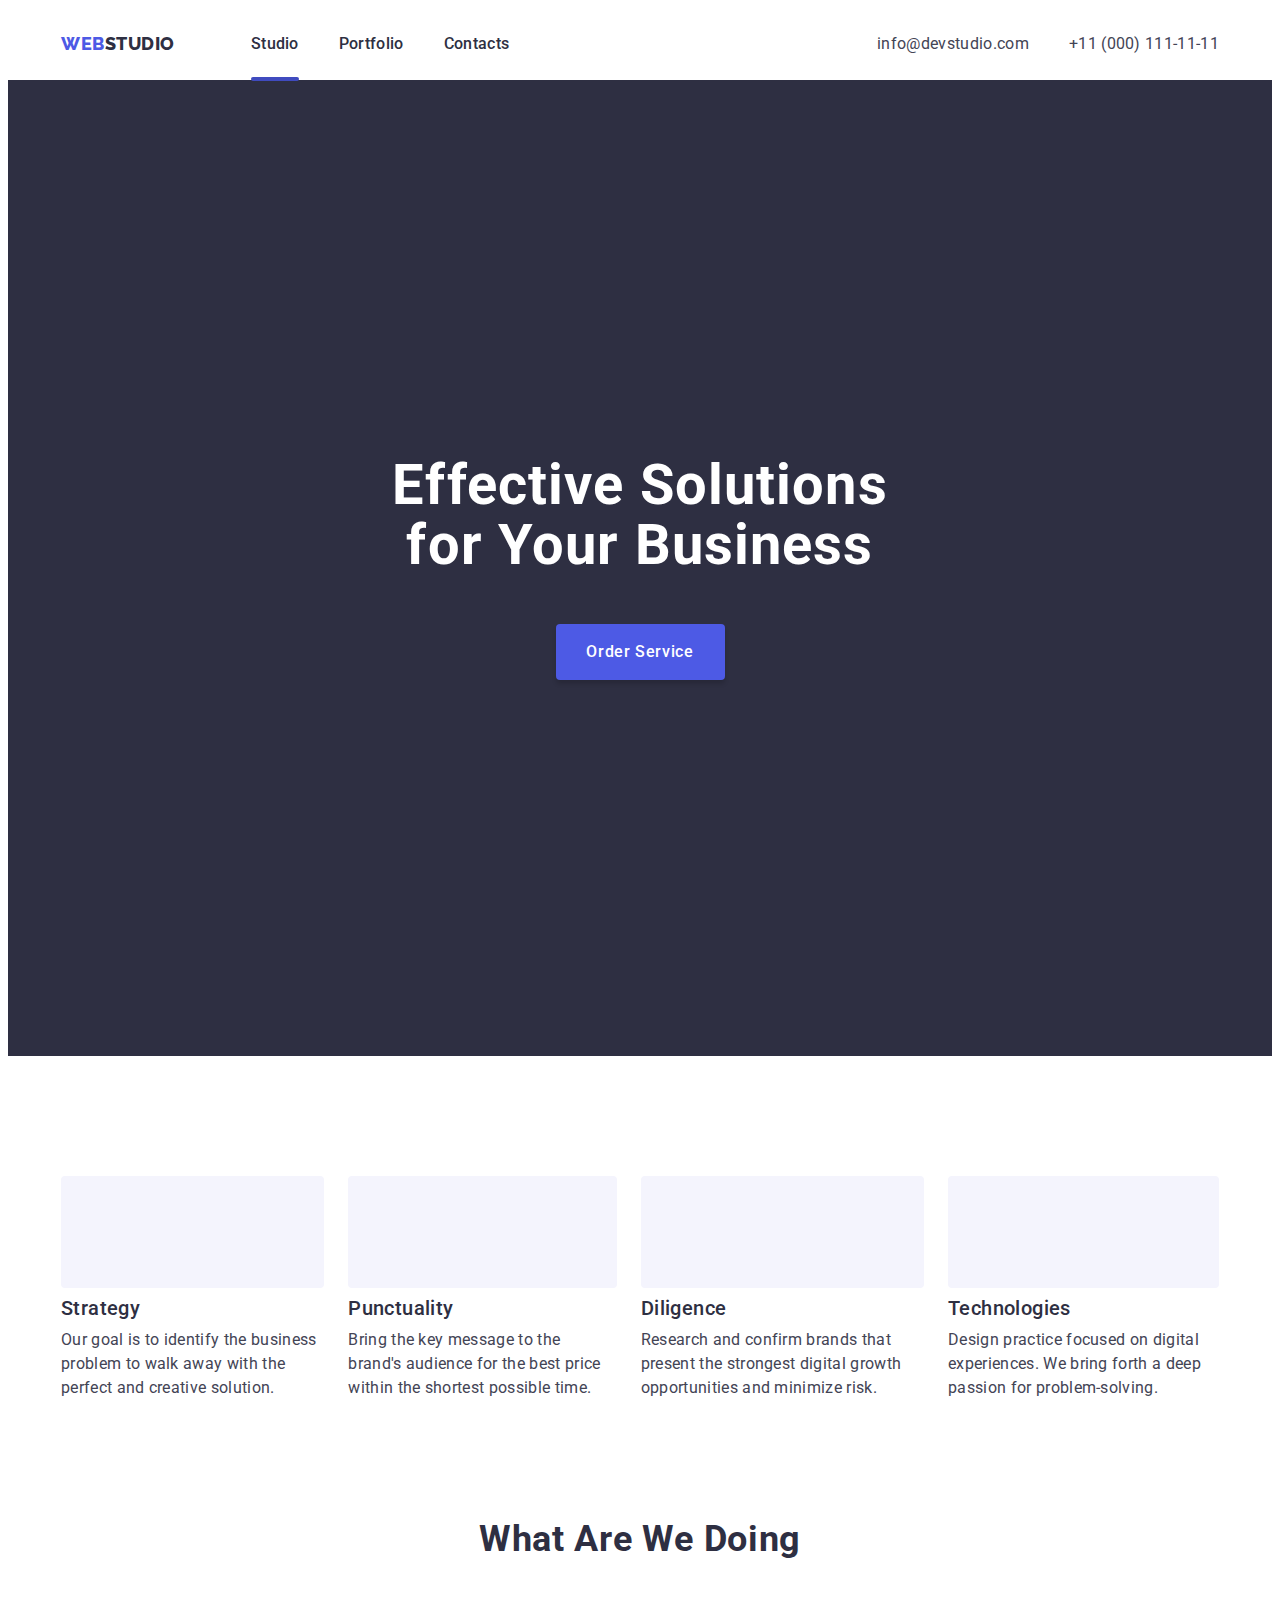
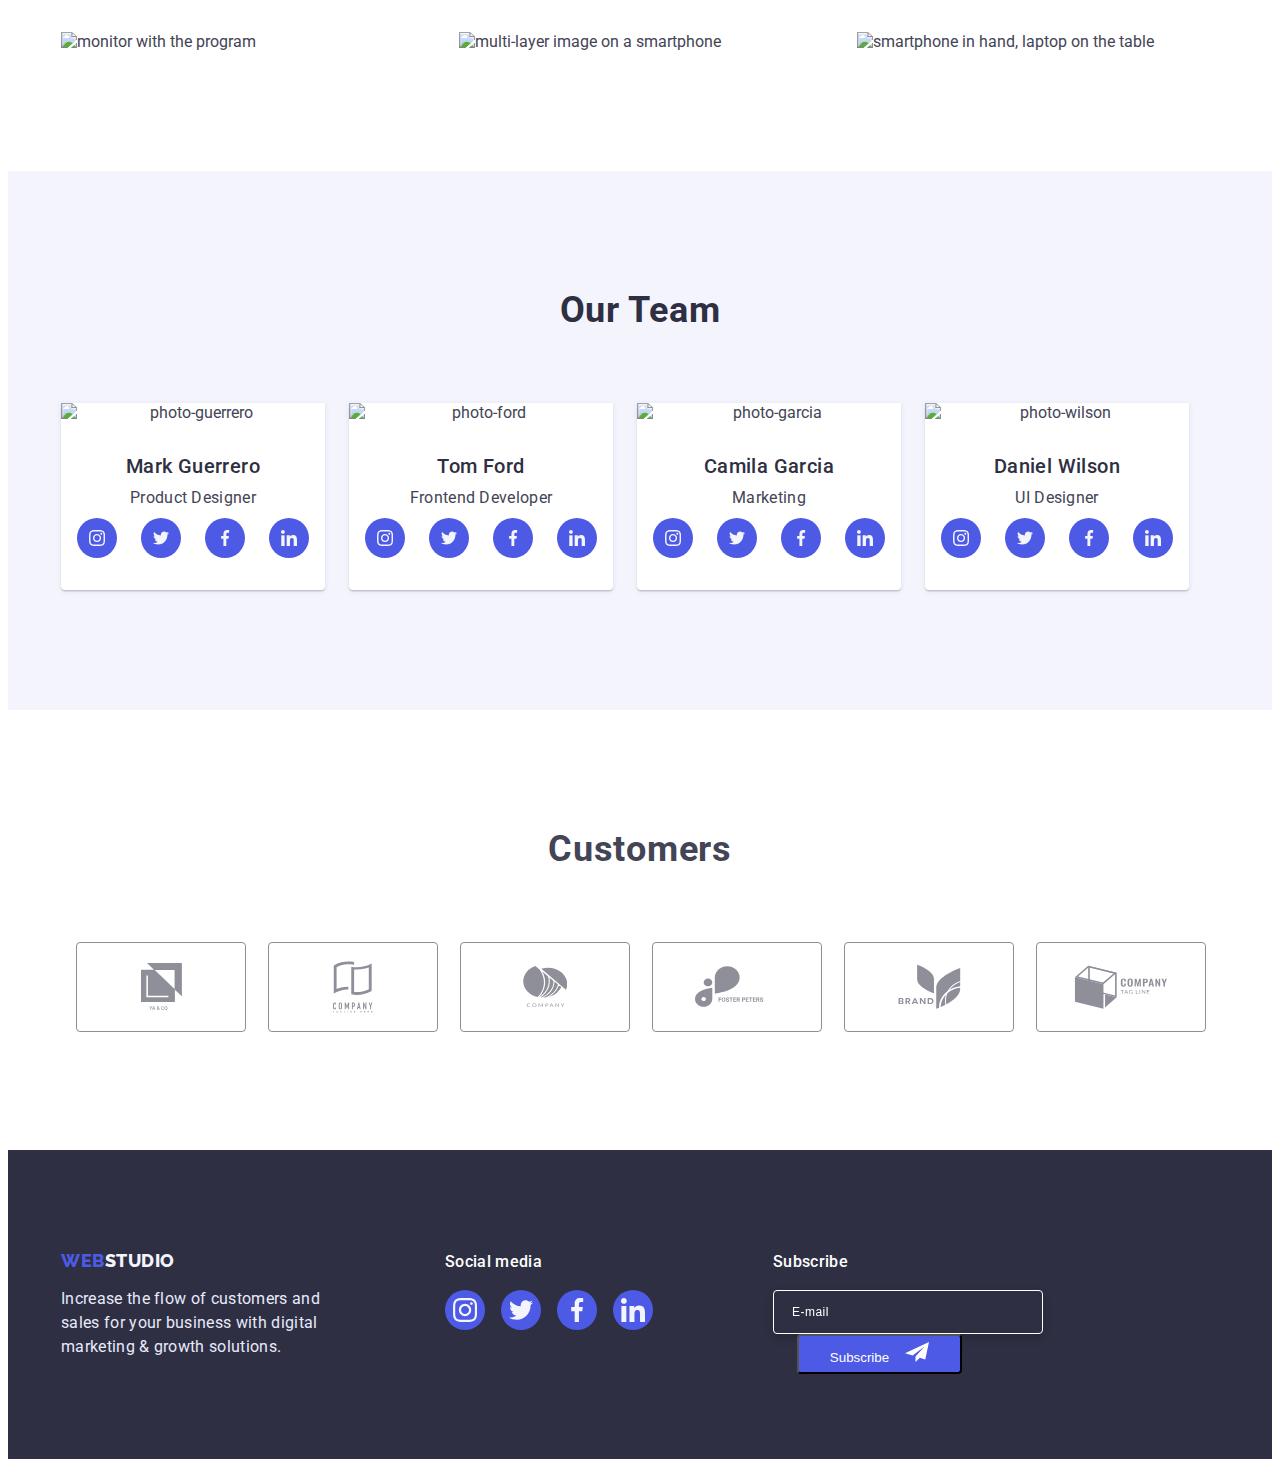
==== index.html @ 7f96734d "erreatrshhrts" ====
<!DOCTYPE html>
<html lang="en">
  <head>
    <meta charset="UTF-8" />
    <meta http-equiv="X-UA-Compatible" content="IE=edge" />
    <meta name="viewport" content="width=device-width, initial-scale=1.0" />
    <title>Document</title>
    <link rel="preconnect" href="https://fonts.googleapis.com" />
    <link rel="preconnect" href="https://fonts.gstatic.com" crossorigin />
    <link
      href="https://fonts.googleapis.com/css2?family=Raleway:wght@800&family=Roboto:wght@400;500;700;900&display=swap"
      rel="stylesheet"
    />
    <link
      rel="stylesheet"
      href="https://cdnjs.cloudflare.com/ajax/libs/modern-normalize/1.1.0/modern-normalize.min.css"
      integrity="sha512-wpPYUAdjBVSE4KJnH1VR1HeZfpl1ub8YT/NKx4PuQ5NmX2tKuGu6U/JRp5y+Y8XG2tV+wKQpNHVUX03MfMFn9Q=="
      crossorigin="anonymous"
      referrerpolicy="no-referrer"
    />
    <link rel="stylesheet" href="./css/style.css" />
  </head>
  <body class="body">
    <!-- Header -->
    <header class="page-header">
      <div class="container header-container">
        <nav class="page-nav">
          <a class="logo-header link" href="./index.html">WEB<span class="logo-header-span">Studio</span></a>

          <ul class="menu list">
            <li class="menu-item"><a class="menu-link menu-link-line link" href="./index.html">Studio</a></li>
            <li class="menu-item"><a class="menu-link link" href="./portfolio.html">Portfolio</a></li>
            <li class="menu-item"><a class="menu-link link" href="">Contacts</a></li>
          </ul>
        </nav>
        <address class="contacts">
          <ul class="contact-list list">
            <li><a class="contact-info link" href="mailto:info@devstudio.com">info@devstudio.com</a></li>
            <li><a class="contact-info link" href="tel:+110001111111">+11 (000) 111-11-11</a></li>
          </ul>
        </address>
      </div>
    </header>
    <main>
      <!-- HERO -->
      <section class="hero-section">
        <div class="container">
          <h1 class="hero">Effective Solutions for Your Business</h1>
          <button class="modal-btn" data-modal-open type="button">Order Service</button>
        </div>
      </section>
      <!-- Section-2 -->
      <section class="section-features">
        <div class="container">
          <h2 hidden class="features">company features</h2>
          <ul class="features-list list">
            <li class="list-item">
              <h3 class="features-title">Strategy</h3>
              <p class="text-main">
                Our goal is to identify the business problem to walk away with the perfect and creative solution.
              </p>
            </li>
            <li class="list-item">
              <h3 class="features-title">Punctuality</h3>
              <p class="text-main">
                Bring the key message to the brand's audience for the best price within the shortest possible time.
              </p>
            </li>
            <li class="list-item">
              <h3 class="features-title">Diligence</h3>
              <p class="text-main">
                Research and confirm brands that present the strongest digital growth opportunities and minimize risk.
              </p>
            </li>
            <li class="list-item">
              <h3 class="features-title">Technologies</h3>
              <p class="text-main">
                Design practice focused on digital experiences. We bring forth a deep passion for problem-solving.
              </p>
            </li>
          </ul>
        </div>
      </section>
      <!-- Section-3 -->
      <section class="section-description">
        <div class="container">
          <h2 class="description">What are we doing</h2>
          <ul class="description-list list">
            <li class="description-list-item">
              <img src="./images/monitor.jpg" alt="monitor with the program" width="360" />
            </li>
            <li class="description-list-item">
              <img src="./images/smartphone.jpg" alt="multi-layer image on a smartphone" width="360" />
            </li>
            <li class="description-list-item">
              <img src="./images/nout-smartphone.jpg" alt="smartphone in hand, laptop on the table" width="360" />
            </li>
          </ul>
        </div>
      </section>
      <!-- Section-4 -->
      <section class="section-team">
        <div class="container">
          <h2 class="team-title">Our Team</h2>
          <ul class="team-list list">
            <li class="team-list-item">
              <img src="./images/our-team/mark-guerrero.jpg" alt="photo-guerrero" width="264" />
              <div class="team-item-wrap">
                <h3 class="team-name">Mark Guerrero</h3>
                <p class="text-description">Product Designer</p>
                <ul class="team-soc-list list">
                  <li class="team-soc-items">
                    <a class="team-soc-link link" href="">
                      <svg class="team-soc-icon" width="16" height="16">
                        <use href="./images/icon.svg#icon-instagram"></use></svg
                    ></a>
                  </li>
                  <li class="team-soc-items">
                    <a class="team-soc-link link" href=""
                      ><svg class="team-soc-icon" width="16" height="16">
                        <use href="./images/icon.svg#icon-twitter"></use></svg
                    ></a>
                  </li>
                  <li class="team-soc-items">
                    <a class="team-soc-link link" href=""
                      ><svg class="team-soc-icon" width="16" height="16">
                        <use href="./images/icon.svg#icon-facebook"></use></svg
                    ></a>
                  </li>
                  <li class="team-soc-items">
                    <a class="team-soc-link link" href=""
                      ><svg class="team-soc-icon" width="16" height="16">
                        <use href="./images/icon.svg#icon-linkedin"></use></svg
                    ></a>
                  </li>
                </ul>
              </div>
            </li>

            <li class="team-list-item">
              <img src="./images/our-team/tom-ford.jpg" alt="photo-ford" width="264" />
              <div class="team-item-wrap">
                <h3 class="team-name">Tom Ford</h3>
                <p class="text-description">Frontend Developer</p>
                <ul class="team-soc-list list">
                  <li class="team-soc-items">
                    <a class="team-soc-link link" href="">
                      <svg class="team-soc-icon" width="16" height="16">
                        <use href="./images/icon.svg#icon-instagram"></use></svg
                    ></a>
                  </li>
                  <li class="team-soc-items">
                    <a class="team-soc-link link" href=""
                      ><svg class="team-soc-icon" width="16" height="16">
                        <use href="./images/icon.svg#icon-twitter"></use></svg
                    ></a>
                  </li>
                  <li class="team-soc-items">
                    <a class="team-soc-link link" href=""
                      ><svg class="team-soc-icon" width="16" height="16">
                        <use href="./images/icon.svg#icon-facebook"></use></svg
                    ></a>
                  </li>
                  <li class="team-soc-items">
                    <a class="team-soc-link link" href=""
                      ><svg class="team-soc-icon" width="16" height="16">
                        <use href="./images/icon.svg#icon-linkedin"></use></svg
                    ></a>
                  </li>
                </ul>
              </div>
            </li>

            <li class="team-list-item">
              <img src="./images/our-team/camila-garcia.jpg" alt="photo-garcia" width="264" />
              <div class="team-item-wrap">
                <h3 class="team-name">Camila Garcia</h3>
                <p class="text-description">Marketing</p>
                <ul class="team-soc-list list">
                  <li class="team-soc-items">
                    <a class="team-soc-link link" href="">
                      <svg class="team-soc-icon" width="16" height="16">
                        <use href="./images/icon.svg#icon-instagram"></use></svg
                    ></a>
                  </li>
                  <li class="team-soc-items">
                    <a class="team-soc-link link" href=""
                      ><svg class="team-soc-icon" width="16" height="16">
                        <use href="./images/icon.svg#icon-twitter"></use></svg
                    ></a>
                  </li>
                  <li class="team-soc-items">
                    <a class="team-soc-link link" href=""
                      ><svg class="team-soc-icon" width="16" height="16">
                        <use href="./images/icon.svg#icon-facebook"></use></svg
                    ></a>
                  </li>
                  <li class="team-soc-items">
                    <a class="team-soc-link link" href=""
                      ><svg class="team-soc-icon" width="16" height="16">
                        <use href="./images/icon.svg#icon-linkedin"></use></svg
                    ></a>
                  </li>
                </ul>
              </div>
            </li>

            <li class="team-list-item">
              <img src="./images/our-team/daniel-wilson.jpg" alt="photo-wilson" width="264" />
              <div class="team-item-wrap">
                <h3 class="team-name">Daniel Wilson</h3>
                <p class="text-description">UI Designer</p>
                <ul class="team-soc-list list">
                  <li class="team-soc-items">
                    <a class="team-soc-link link" href="">
                      <svg class="team-soc-icon" width="16" height="16">
                        <use href="./images/icon.svg#icon-instagram"></use></svg
                    ></a>
                  </li>
                  <li class="team-soc-items">
                    <a class="team-soc-link link" href=""
                      ><svg class="team-soc-icon" width="16" height="16">
                        <use href="./images/icon.svg#icon-twitter"></use></svg
                    ></a>
                  </li>
                  <li class="team-soc-items">
                    <a class="team-soc-link link" href=""
                      ><svg class="team-soc-icon" width="16" height="16">
                        <use href="./images/icon.svg#icon-facebook"></use></svg
                    ></a>
                  </li>
                  <li class="team-soc-items">
                    <a class="team-soc-link link" href=""
                      ><svg class="team-soc-icon" width="16" height="16">
                        <use href="./images/icon.svg#icon-linkedin"></use></svg
                    ></a>
                  </li>
                </ul>
              </div>
            </li>
          </ul>
        </div>
      </section>

      <!-- 5 SECTION -->
      <section class="section-customers">
        <h2 class="customers-title">Customers</h2>
        <div class="customers-item-wrap">
          <ul class="customers-list list">
            <li class="customer-item">
              <a class="customer-link link" href=""
                ><svg class="customer-soc-icon" width="41" height="47">
                  <use href="./images/icon.svg#icon-ya-co"></use>
                </svg>
              </a>
            </li>
            <li class="customer-item">
              <a class="customer-link link" href=""
                ><svg class="customer-soc-icon" width="40" height="52">
                  <use href="./images/icon.svg#icon-tagline-here"></use></svg
              ></a>
            </li>
            <li class="customer-item">
              <a class="customer-link link" href=""
                ><svg class="customer-soc-icon" width="44" height="41">
                  <use href="./images/icon.svg#icon-company"></use></svg
              ></a>
            </li>
            <li class="customer-item">
              <a class="customer-link link" href=""
                ><svg class="customer-soc-icon" width="84" height="41">
                  <use href="./images/icon.svg#icon-foster-peters"></use></svg
              ></a>
            </li>
            <li class="customer-item">
              <a class="customer-link link" href=""
                ><svg class="customer-soc-icon" width="63" height="45">
                  <use href="./images/icon.svg#icon-brand"></use></svg
              ></a>
            </li>
            <li class="customer-item">
              <a class="customer-link link" href=""
                ><svg class="customer-soc-icon" width="94" height="44">
                  <use href="./images/icon.svg#icon-tag-line"></use></svg
              ></a>
            </li>
          </ul>
        </div>
      </section>
    </main>
    <footer class="footer">
      <div class="container footer-container">
        <div class="footer-wrap-logo">
          <a class="logo-footer link" href="./index.html">WEB<span class="logo-footer-span">Studio</span></a>
          <p class="text-footer">
            Increase the flow of customers and sales for your business with digital marketing & growth solutions.
          </p>
        </div>
        <div class="wrap-social-media">
          <p class="footer-soc-title">Social media</p>
          <ul class="footer-soc-list list">
            <li class="team-soc-items">
              <a class="footer-soc-link link" href="">
                <svg class="team-soc-icon" width="24" height="24">
                  <use href="./images/icon.svg#icon-instagram"></use></svg
              ></a>
            </li>
            <li class="team-soc-items">
              <a class="footer-soc-link link" href=""
                ><svg class="team-soc-icon" width="24" height="24">
                  <use href="./images/icon.svg#icon-twitter"></use></svg
              ></a>
            </li>
            <li class="team-soc-items">
              <a class="footer-soc-link link" href=""
                ><svg class="team-soc-icon" width="24" height="24">
                  <use href="./images/icon.svg#icon-facebook"></use></svg
              ></a>
            </li>
            <li class="team-soc-items">
              <a class="footer-soc-link link" href=""
                ><svg class="team-soc-icon" width="24" height="24">
                  <use href="./images/icon.svg#icon-linkedin"></use></svg
              ></a>
            </li>
          </ul>
        </div>
        <div class="subscribe-wrap">
          <p class="subscribe-title">Subscribe</p>
          <form class="subscribe-form">
            <input type="text" name="email" class="subscribe-input" placeholder="E-mail" />
            <button class="subscribe-button" type="submit">Subscribe</button>
          </form>
        </div>
      </div>
    </footer>
    <div class="backdrop is-hidden" data-modal>
      <div class="modal">
        <button class="close-mdl-btn" type="button" data-modal-close>
          <svg class="close-mdl-icon" width="8" height="8">
            <use href="./images/icon.svg#icon-vector"></use>
          </svg>
        </button>
      </div>
    </div>
    <script src="./js/modal.js"></script>
  </body>
</html>
---- css/style.css ----
:root {
  --NAVY-BLUE: #2e2f42;
  --SLATE: #434455;
  --IRIS: #4d5ae5;
  --OCEAN: #404bbf;
  --bg-gradient: linear-gradient(rgba(46, 47, 66, 0.7), rgba(46, 47, 66, 0.7));
}

h1,
h2,
h3,
h4,
p {
  margin-top: 0;
  margin-bottom: 0;
}

ul,
ol {
  margin-top: 0;
  margin-bottom: 0;
  padding-left: 0;
}

button {
  cursor: pointer;
}

img {
  display: block;
  max-width: 100%;
  height: auto;
}

.list {
  list-style: none;
}

.link {
  text-decoration: none;
}

.body {
  font-family: "Roboto", sans-serif;
  color: var(--SLATE);
}

.container {
  width: 1158px;
  margin: 0 auto;
  padding-left: 15px;
  padding-right: 15px;
}

/* ============= HEADER ============= */
.page-header {
  height: 72px;
  display: flex;
}

.header-container {
  display: flex;
  align-items: center;
}

.page-nav {
  display: flex;
  margin-right: auto;
  align-items: center;
}

.logo-header {
  margin-right: 76px;

  font-family: "Raleway", sans-serif;
  font-weight: 800;
  font-size: 18px;
  line-height: 1.17;
  letter-spacing: 0.03em;
  text-transform: uppercase;
  color: var(--IRIS);
}

.logo-header-span {
  color: var(--NAVY-BLUE);
}

.menu {
  display: flex;
  gap: 40px;
  align-items: center;
}

.menu-item {
  padding-top: 20px;
  padding-bottom: 20px;
}

.menu-link-line::after {
  position: absolute;
  bottom: -2px;
  display: block;
  content: "";
  width: 100%;
  height: 4px;
  border: 1px;
  border-radius: 2px;
  background-color: var(--OCEAN);
}

.menu-link {
  position: relative;
  font-weight: 500;
  font-size: 16px;
  line-height: 1.5;
  letter-spacing: 0.02em;
  color: var(--NAVY-BLUE);
  padding-bottom: 26px;
  padding-top: 26px;
  transition: color 250ms cubic-bezier(0.4, 0, 0.2, 1);
}

.menu-link:hover,
.menu-link:focus {
  color: var(--OCEAN);
}

.contact-info {
  font-weight: 400;
  font-size: 16px;
  line-height: 1.5;
  letter-spacing: 0.02em;
  color: var(--SLATE);
  transition: color 250ms cubic-bezier(0.4, 0, 0.2, 1);
}

.contact-info:not(:last-child) {
  margin-right: 40px;
}

.contact-info:hover,
.contact-info:focus {
  color: var(--OCEAN);
}

.contacts {
  font-style: normal;
}

.contact-list {
  display: flex;
  gap: 40px;
}

/*============= HERO ============= */
.hero {
  width: 500px;

  margin-left: auto;
  margin-right: auto;
  margin-bottom: 48px;

  font-weight: 700;
  font-size: 56px;
  line-height: 1.07;
  text-align: center;
  letter-spacing: 0.02em;
  color: #ffffff;
}

.hero-section {
  padding-top: 188px;
  padding-bottom: 188px;
  background-color: var(--NAVY-BLUE);
  display: flex;
  align-items: center;

  max-width: 1440px;
  height: 600px;
  margin-left: auto;
  margin-right: auto;
  background-image: var(--bg-gradient), url(../images/people-office.jpg);
  background-repeat: no-repeat;
  background-position: center;
  background-size: cover;
}

.modal-btn {
  min-width: 169px;
  height: 56px;
  display: block;
  margin: 0 auto;
  border: none;
  box-shadow: 0px 4px 4px rgba(0, 0, 0, 0.15);
  border-radius: 4px;

  font-family: "Roboto", sans-serif;
  font-weight: 500;
  font-size: 16px;
  line-height: 1.5;
  letter-spacing: 0.04em;
  cursor: pointer;
  background: var(--IRIS);
  color: #ffffff;
  transition: background-color 250ms cubic-bezier(0.4, 0, 0.2, 1);
}

.modal-btn:hover,
.modal-btn:focus {
  background-color: var(--OCEAN);
}

/* ============= 2 SECTION========= */
.section-features {
  padding-top: 120px;
}

.list-item {
}

.features-title::before {
  display: block;
  content: "";
  height: 112px;
  background: #f4f4fd;
  border-radius: 4px;
  margin-bottom: 8px;
  background-image: url(../images/antenna.svg);
  background-repeat: no-repeat;
  background-position: center;
}

.list-item:nth-child(2) > .features-title:before {
  background-image: url(../images/clock.svg);
}

.list-item:nth-child(3) > .features-title:before {
  background-image: url(../images/diagram.svg);
}

.list-item:nth-child(4) > .features-title:before {
  background-image: url(../images/astronaut.svg);
}

.features-list {
  display: flex;
  gap: 24px;
}

.features-title {
  font-weight: 500;
  font-size: 20px;
  line-height: 1.2;
  letter-spacing: 0.02em;
  color: var(--NAVY-BLUE);
  margin-bottom: 8px;
}

.text-main {
  font-weight: 400;
  font-size: 16px;
  line-height: 1.5;
  letter-spacing: 0.02em;
  color: var(--SLATE);
}

/* =============== 3 SECTION ============= */

.section-description {
  padding-top: 120px;
  padding-bottom: 120px;
}

.description-list-item {
  width: calc(33.33% - 24px);
}

.description {
  font-weight: 700;
  font-size: 36px;
  line-height: 1.11;
  letter-spacing: 0.02em;
  text-align: center;
  text-transform: capitalize;
  color: var(--NAVY-BLUE);
  margin-bottom: 72px;
}

.description-list {
  display: flex;
  justify-content: space-between;
}

/* =============== SECTION 4 =============== */

.section-team {
  background-color: #f4f4fd;
  padding-top: 120px;
  padding-bottom: 120px;
}

.team-list-item {
  background-color: #ffffff;
  box-shadow: 0px 1px 6px rgba(46, 47, 66, 0.08), 0px 1px 1px rgba(46, 47, 66, 0.16), 0px 2px 1px rgba(46, 47, 66, 0.08);
  border-radius: 0px 0px 4px 4px;
}

.team-list {
  display: flex;
  gap: 24px;
  text-align: center;
}

.team-content {
}

.team-name {
  margin-bottom: 8px;

  font-weight: 500;
  font-size: 20px;
  line-height: 1.2;
  letter-spacing: 0.02em;
  color: var(--NAVY-BLUE);
}

.team-title {
  font-weight: 700;
  font-size: 36px;
  line-height: 1.11;
  text-align: center;
  letter-spacing: 0.02em;
  text-transform: capitalize;
  color: var(--NAVY-BLUE);
  margin-bottom: 72px;
}

.text-description {
  font-weight: 400;
  font-size: 16px;
  line-height: 1.5;
  letter-spacing: 0.02em;
  color: var(--SLATE);
  margin-bottom: 8px;
}

.team-item-wrap {
  padding-top: 32px;
  padding-bottom: 32px;
}
.team-soc-list {
  display: flex;
  justify-content: center;
  gap: 24px;
}

.team-soc-items {
  width: 40px;
  height: 40px;
}
.team-soc-link {
  width: 100%;
  height: 100%;
  border-radius: 50%;
  background-color: var(--IRIS);
  display: flex;
  align-items: center;
  justify-content: center;
  transition: background-color 250ms cubic-bezier(0.4, 0, 0.2, 1);
}

.team-soc-link:hover {
  background-color: var(--OCEAN);
}

/* =================== SECTION 5 =============== */

.section-customers {
  padding-top: 120px;
  padding-bottom: 120px;
}
.customers-item-wrap {
  display: flex;
  justify-content: center;
}
.customers-title {
  display: flex;
  justify-content: center;
  margin-bottom: 72px;

  font-style: normal;
  font-weight: 700;
  font-size: 36px;
  line-height: 1.11;
  letter-spacing: 0.02em;
  text-align: center;
  text-transform: capitalize;
}
.customers-list {
  display: flex;
  justify-content: center;
  gap: 24px;
}
.customer-item {
  width: 168px;
  height: 88px;
}

.customer-link {
  width: 100%;
  height: 100%;
  border-radius: 4px;
  border: 1px solid #8e8f99;
  color: #8e8f99;
  display: flex;
  align-items: center;
  justify-content: center;
  transition: color 250ms cubic-bezier(0.4, 0, 0.2, 1);
}

.customer-soc-icon {
  fill: currentColor;
}

.customer-link:hover,
.customer-link:focus {
  color: var(--OCEAN);
  border-color: var(--OCEAN);
}

/* =================== FOOTER =================== */
.footer {
  background-color: var(--NAVY-BLUE);
  padding-top: 100px;
  padding-bottom: 100px;
}

.text-footer {
  width: 264px;

  font-weight: 400;
  font-size: 16px;
  line-height: 1.5;
  letter-spacing: 0.02em;
  color: #e7e9fc;
}

.logo-footer {
  display: inline-block;
  margin-bottom: 16px;
  margin-right: 76px;

  font-family: "Raleway", sans-serif;
  font-weight: 800;
  font-size: 18px;
  line-height: 1.17;
  letter-spacing: 0.03em;
  text-transform: uppercase;
  color: var(--IRIS);
}

.logo-footer-span {
  color: #f4f4fd;
}

.social-media-item {
  font-weight: 500;
  font-size: 16px;
  line-height: 1.5;
  letter-spacing: 0.02em;
  color: #ffffff;
}

.footer-container {
  display: flex;
  gap: 120px;
}

.footer-wrap-logo {
}

.wrap-social-media {
  display: flex;
  flex-wrap: wrap;
  width: 208px;
  height: 80px;
}

.footer-soc-list {
  display: flex;
  justify-content: center;
  gap: 16px;
}

.footer-soc-title {
  color: #ffffff;
  margin-bottom: 16px;

  font-weight: 500;
  font-size: 16px;
  line-height: 1.5;
  letter-spacing: 0.02em;
}

.footer-soc-link {
  width: 100%;
  height: 100%;
  border-radius: 50%;
  background-color: var(--IRIS);
  display: flex;
  align-items: center;
  justify-content: center;
  transition: background-color 250ms cubic-bezier(0.4, 0, 0.2, 1);
}

.footer-soc-link:hover {
  background-color: #31d0aa;
}

.subscribe-wrap {
  width: 264px;
  position: relative;
}

.subscribe-title {
  color: #ffffff;
  margin-bottom: 16px;

  font-weight: 500;
  font-size: 16px;
  line-height: 1.5;
  letter-spacing: 0.02em;
}
.subscribe-form {
}

.subscribe-input {
  width: 100%;
  height: 40px;
  border: 1px solid #ffffff;
  filter: drop-shadow(0px 4px 4px rgba(0, 0, 0, 0.15));
  border-radius: 4px;
  background-color: var(--NAVY-BLUE);
}

.subscribe-button {
  position: absolute;
  width: 165px;
  height: 40px;
  margin-left: 24px;
  background: var(--IRIS);
  border-radius: 4px;
  color: #ffffff;
  padding-top: 6px;
padding-bottom: 6px;
}

.subscribe-button::after {
  content: "";
  display: inline-block;
  width: 24px;
  height: 20px;
  background-color:;
  background-image: url(../images/icon-send.svg);
  background-repeat: no-repeat;
  background-position: center;
margin-left: 16px;
}

.subscribe-input::placeholder {
  font-size: 12px;
  line-height: 24px;
  letter-spacing: 0.04em;
  color: #ffffff;
  padding-left: 16px;
}
/* =================== PARTFOLIO =================== */
.partfolio {
  padding-top: 96px;
  padding-bottom: 120px;
}

.partfolio-btn {
  margin-bottom: 72px;

  display: flex;
  gap: 24px;
  justify-content: center;
}
.partfolio-list {
  display: flex;
  gap: 48px 24px;
  flex-wrap: wrap;
}

.nav-btn {
  text-align: center;
  padding: 12px 24px;
  background: #f4f4fd;
  display: block;
  border: 0;
  border-radius: 4px;

  font-family: "Roboto", sans-serif;
  font-weight: 500;
  font-size: 16px;
  line-height: 1.5;
  letter-spacing: 0.04em;
  color: var(--IRIS);
  transition: background-color 250ms cubic-bezier(0.4, 0, 0.2, 1);
}

.nav-btn:hover,
.nav-btn:focus {
  background: var(--OCEAN);

  font-weight: 500;
  font-size: 16px;
  line-height: 1.5;
  letter-spacing: 0.04em;
  color: #ffffff;

  box-shadow: 0px 3px 1px rgba(0, 0, 0, 0.1), 0px 2px 1px rgba(0, 0, 0, 0.08), 0px 2px 2px rgba(0, 0, 0, 0.12);
}
.gallery-items {
  margin-bottom: 8px;

  font-weight: 500;
  font-size: 20px;
  line-height: 1.2;
  letter-spacing: 0.02em;
  color: var(--NAVY-BLUE);
}
.partfolio-header-border {
  border-bottom: 1px solid #e7e9fc;
  box-shadow: 0px 2px 1px rgba(46, 47, 66, 0.08), 0px 1px 1px rgba(46, 47, 66, 0.16), 0px 1px 6px rgba(46, 47, 66, 0.08);
}

.partfolio-cards {
  display: block;
  transition: box-shadow 250ms cubic-bezier(0.4, 0, 0.2, 1);
}
.partfolio-cover-wrap {
  position: relative;
  overflow: hidden;
}

.partfolio-cover-text {
  position: absolute;

  top: 0;
  left: 0;
  width: 100%;
  height: 100%;
  padding-left: 32px;
  padding-top: 40px;
  background-color: var(--IRIS);

  font-weight: 400;
  font-size: 16px;
  line-height: 1.5;
  letter-spacing: 0.02em;
  color: #f4f4fd;

  transform: translateY(100%);
  transition: transform 250ms cubic-bezier(0.4, 0, 0.2, 1);
}

.partfolio-cards:hover,
.partfolio-cards:focus {
  box-shadow: 0px 1px 6px rgba(46, 47, 66, 0.08), 0px 1px 1px rgba(46, 47, 66, 0.16), 0px 2px 1px rgba(46, 47, 66, 0.08);
}

.partfolio-cards:hover .partfolio-cover-text,
.partfolio-cards:focus .partfolio-cover-text {
  transform: translateY(0);
}

.partfolio-text {
  font-weight: 400;
  font-size: 16px;
  line-height: 1.5;
  letter-spacing: 0.02em;
  color: var(--SLATE);
}

.container-items {
  padding: 32px 16px;
  border-right: 1px solid #e7e9fc;
  border-bottom: 1px solid #e7e9fc;
  border-left: 1px solid #e7e9fc;
}

/* =================== MODAL =================== */

.backdrop {
  position: fixed;
  top: 0;
  width: 100%;
  height: 100%;

  background-color: rgba(46, 47, 66, 0.4);

  transition: opacity 250ms cubic-bezier(0.4, 0, 0.2, 1), isibility 250ms cubic-bezier(0.4, 0, 0.2, 1);
}

.modal {
  position: absolute;
  width: 408px;
  min-height: 576px;
  background: #fcfcfc;
  box-shadow: 0px 1px 1px rgba(0, 0, 0, 0.14), 0px 1px 3px rgba(0, 0, 0, 0.12), 0px 2px 1px rgba(0, 0, 0, 0.2);
  border-radius: 4px;
  top: 50%;
  left: 50%;
  transform: translate(-50%, -50%) scale(1);
  transition: transform 400ms linear;
}

.backdrop.is-hidden .modal {
  transform: translate(-50%, -50%) scale(0);
}

.close-mdl-btn {
  position: absolute;
  top: 24px;
  right: 24px;
  display: flex;
  padding: 0;
  justify-content: center;
  align-items: center;
  width: 24px;
  height: 24px;
  background-color: #e7e9fc;
  border: 1px solid rgba(0, 0, 0, 0.1);
  border-radius: 50%;
  transition: background-color 250ms cubic-bezier(0.4, 0, 0.2, 1);
}

.close-mdl-btn:hover,
.close-mdl-btn:focus {
  fill: #ffffff;
  background-color: var(--OCEAN);
}

.close-mdl-icon {
}

.is-hidden {
  opacity: 0;
  visibility: hidden;
  pointer-events: none;
}
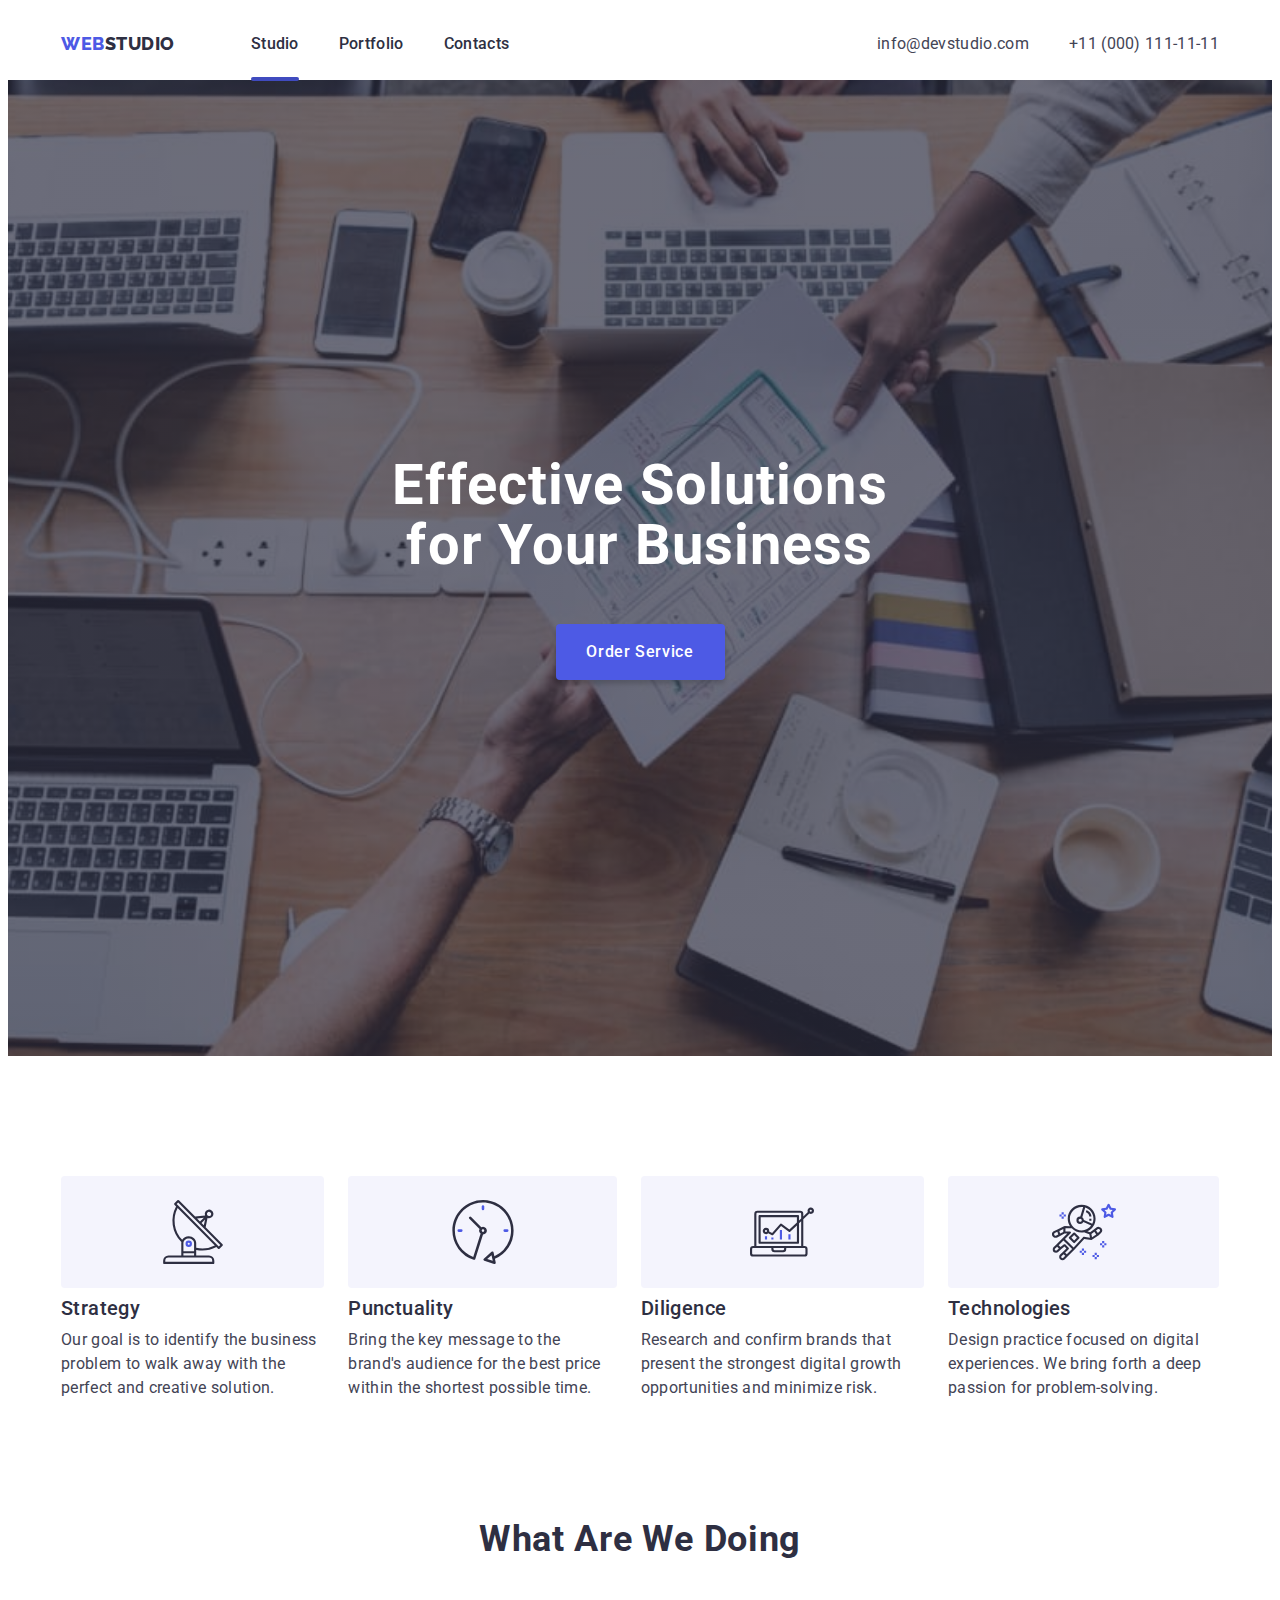
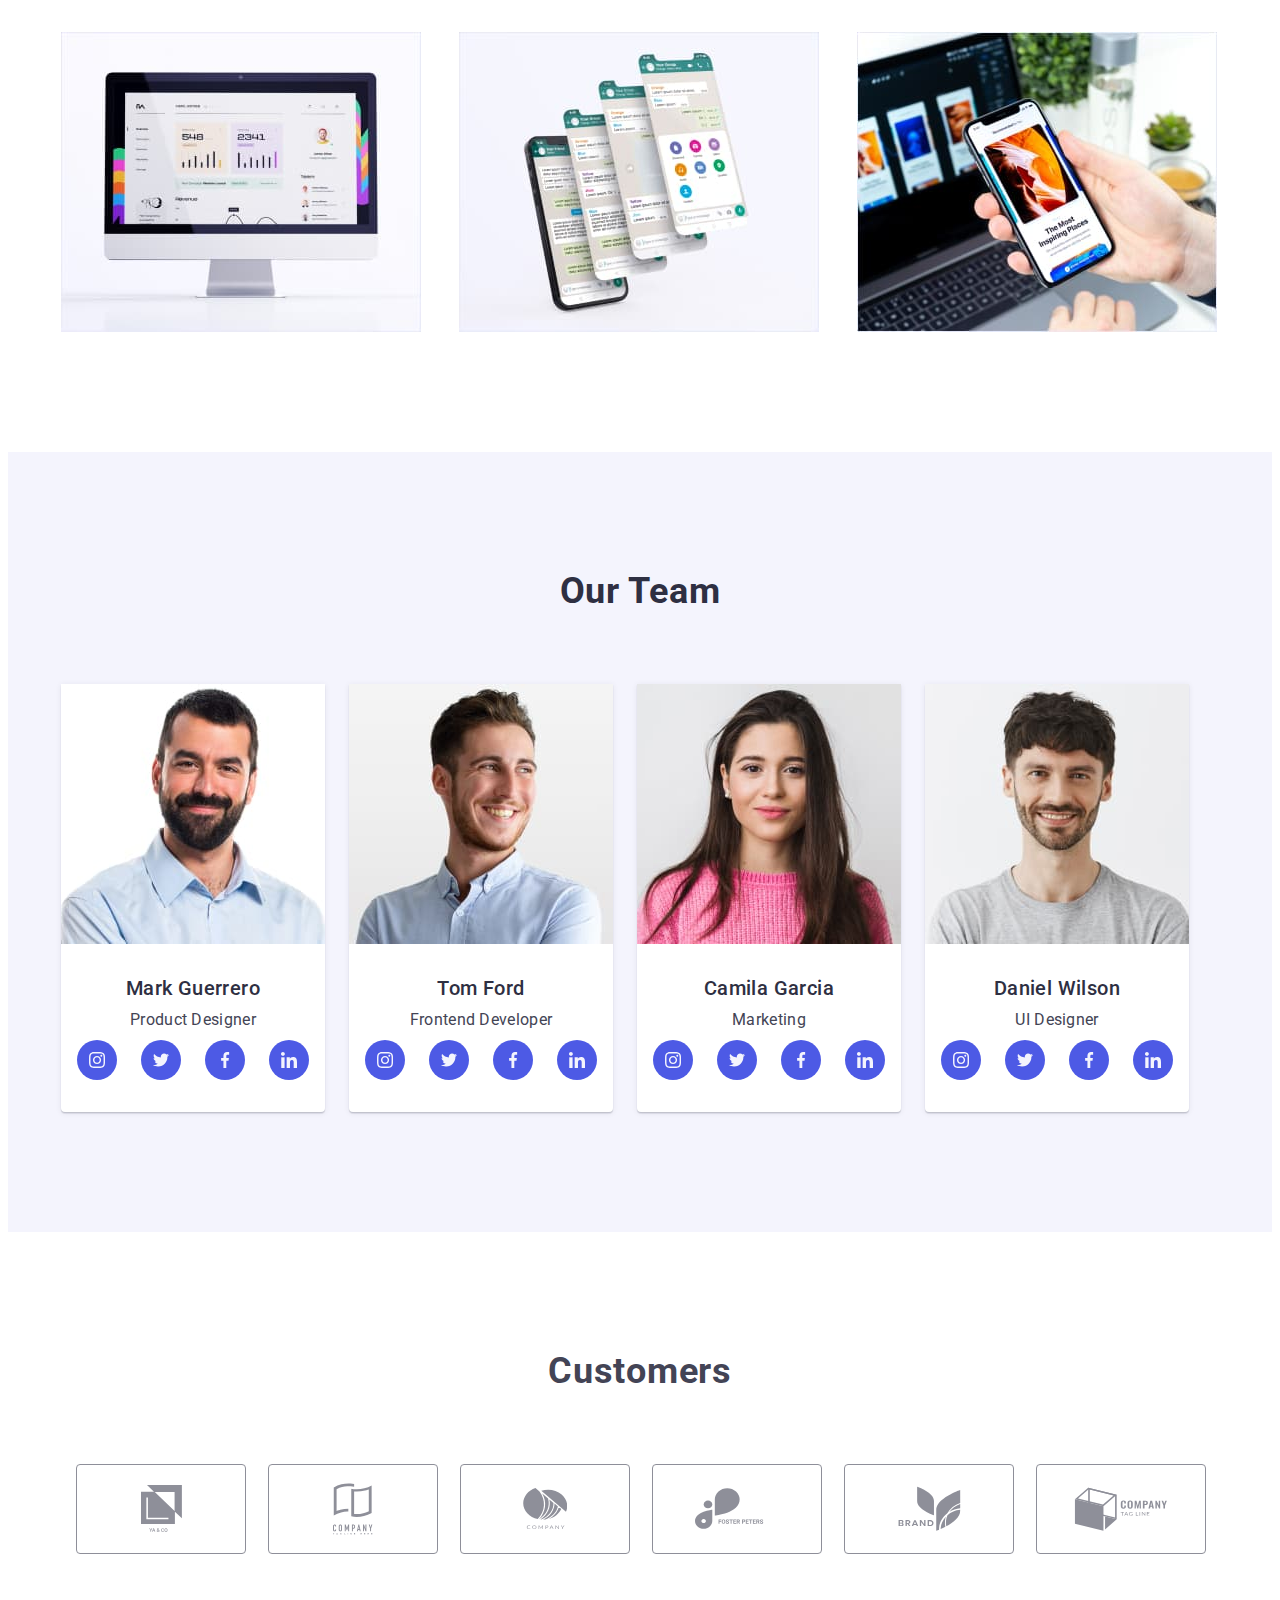
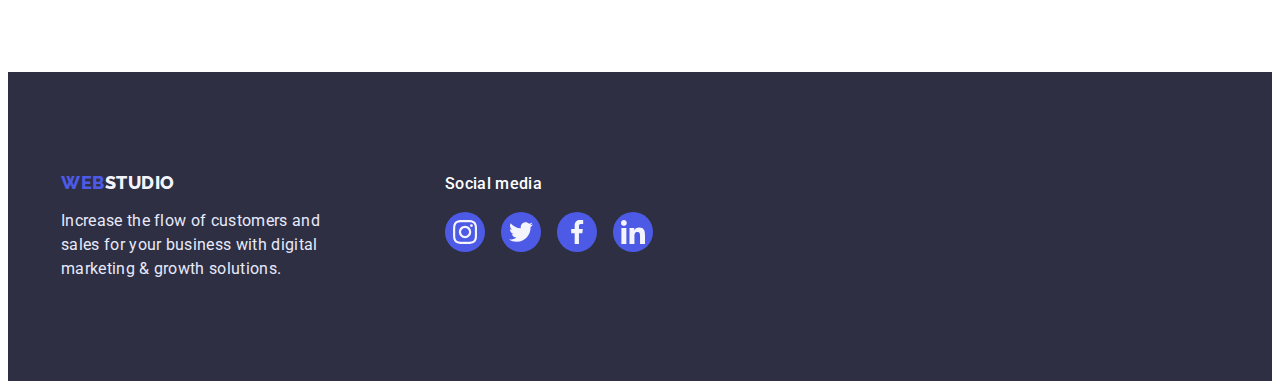
==== commit ecf8b480: "Initial commit" ====
--- a/index.html
+++ b/index.html
@@ -325,18 +325,11 @@
             </li>
           </ul>
         </div>
-        <div class="subscribe-wrap">
-          <p class="subscribe-title">Subscribe</p>
-          <form class="subscribe-form">
-            <input type="text" name="email" class="subscribe-input" placeholder="E-mail" />
-            <button class="subscribe-button" type="submit">Subscribe</button>
-          </form>
-        </div>
       </div>
     </footer>
     <div class="backdrop is-hidden" data-modal>
       <div class="modal">
-        <button class="close-mdl-btn" type="button" data-modal-close>
+        <button class="close-mdl-btn" type="button" data-modal-close >
           <svg class="close-mdl-icon" width="8" height="8">
             <use href="./images/icon.svg#icon-vector"></use>
           </svg>
--- a/css/style.css
+++ b/css/style.css
@@ -517,63 +517,6 @@
   background-color: #31d0aa;
 }
 
-.subscribe-wrap {
-  width: 264px;
-  position: relative;
-}
-
-.subscribe-title {
-  color: #ffffff;
-  margin-bottom: 16px;
-
-  font-weight: 500;
-  font-size: 16px;
-  line-height: 1.5;
-  letter-spacing: 0.02em;
-}
-.subscribe-form {
-}
-
-.subscribe-input {
-  width: 100%;
-  height: 40px;
-  border: 1px solid #ffffff;
-  filter: drop-shadow(0px 4px 4px rgba(0, 0, 0, 0.15));
-  border-radius: 4px;
-  background-color: var(--NAVY-BLUE);
-}
-
-.subscribe-button {
-  position: absolute;
-  width: 165px;
-  height: 40px;
-  margin-left: 24px;
-  background: var(--IRIS);
-  border-radius: 4px;
-  color: #ffffff;
-  padding-top: 6px;
-padding-bottom: 6px;
-}
-
-.subscribe-button::after {
-  content: "";
-  display: inline-block;
-  width: 24px;
-  height: 20px;
-  background-color:;
-  background-image: url(../images/icon-send.svg);
-  background-repeat: no-repeat;
-  background-position: center;
-margin-left: 16px;
-}
-
-.subscribe-input::placeholder {
-  font-size: 12px;
-  line-height: 24px;
-  letter-spacing: 0.04em;
-  color: #ffffff;
-  padding-left: 16px;
-}
 /* =================== PARTFOLIO =================== */
 .partfolio {
   padding-top: 96px;
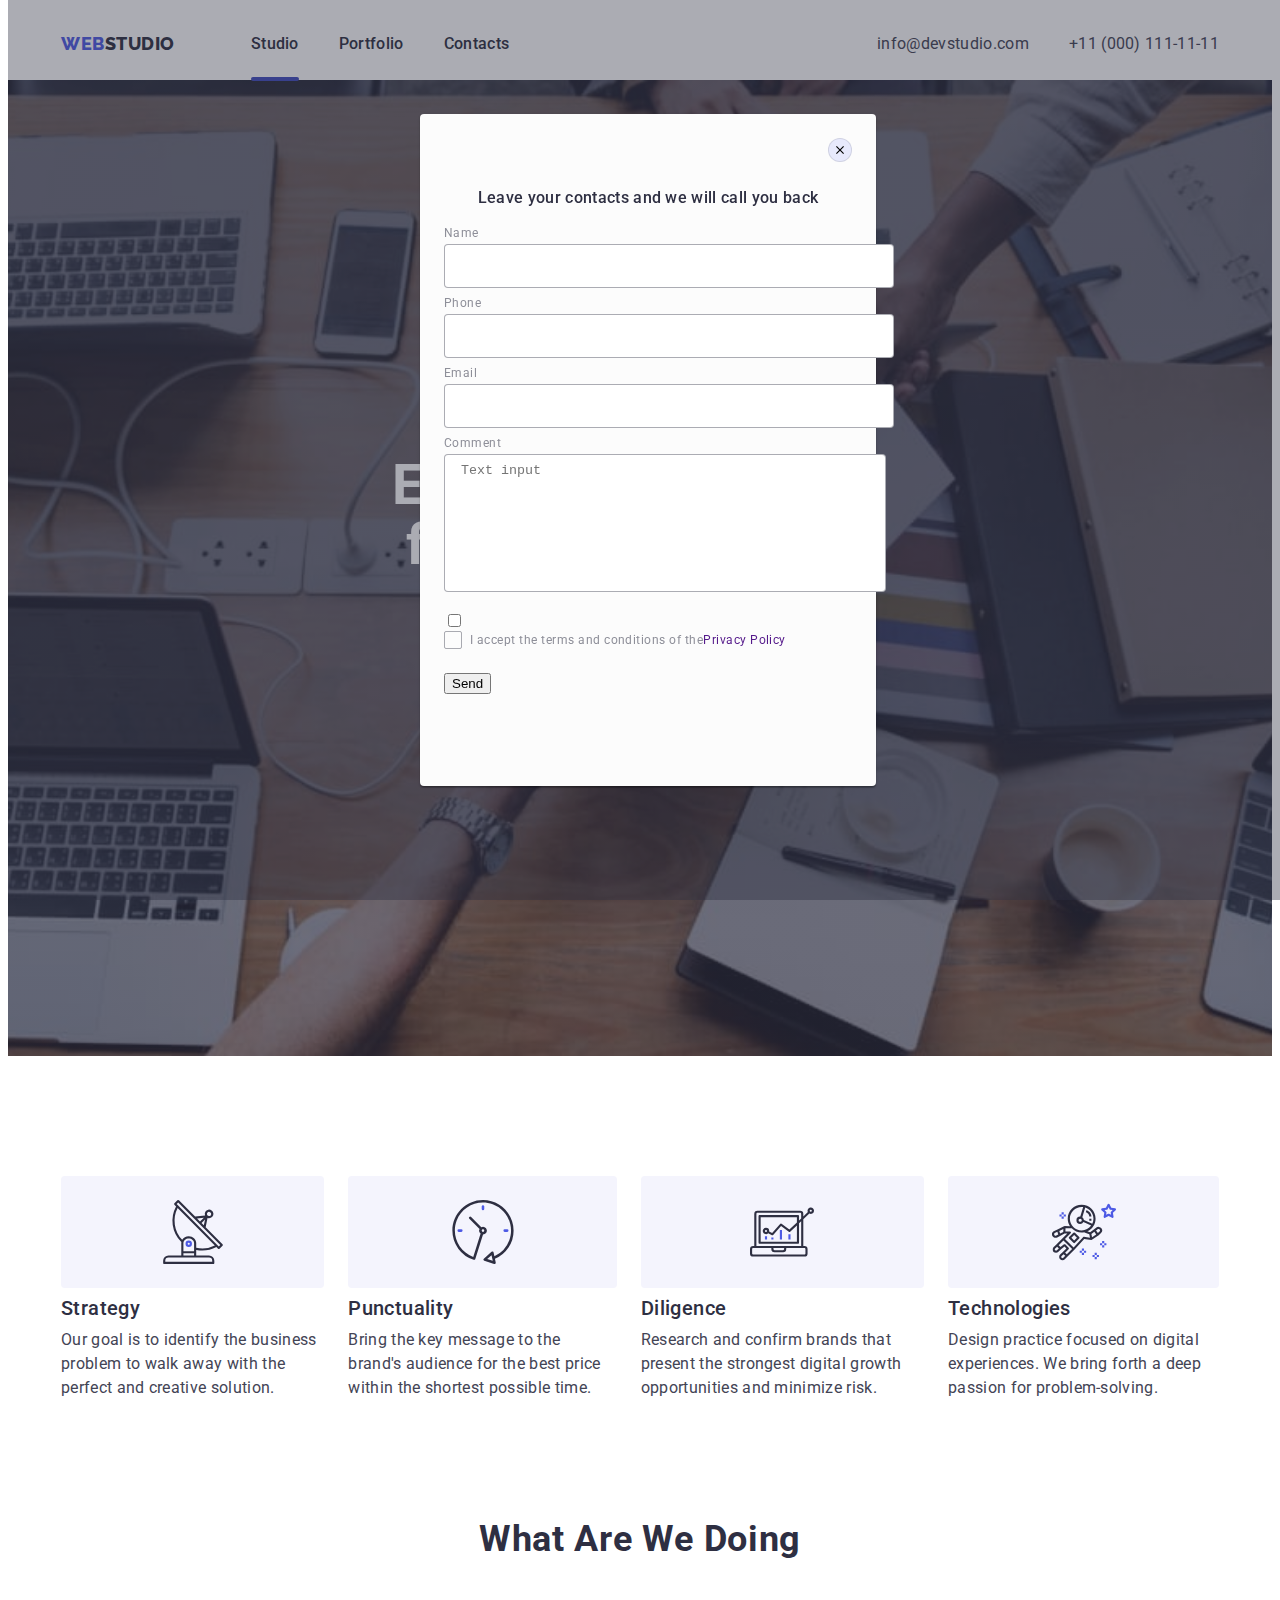
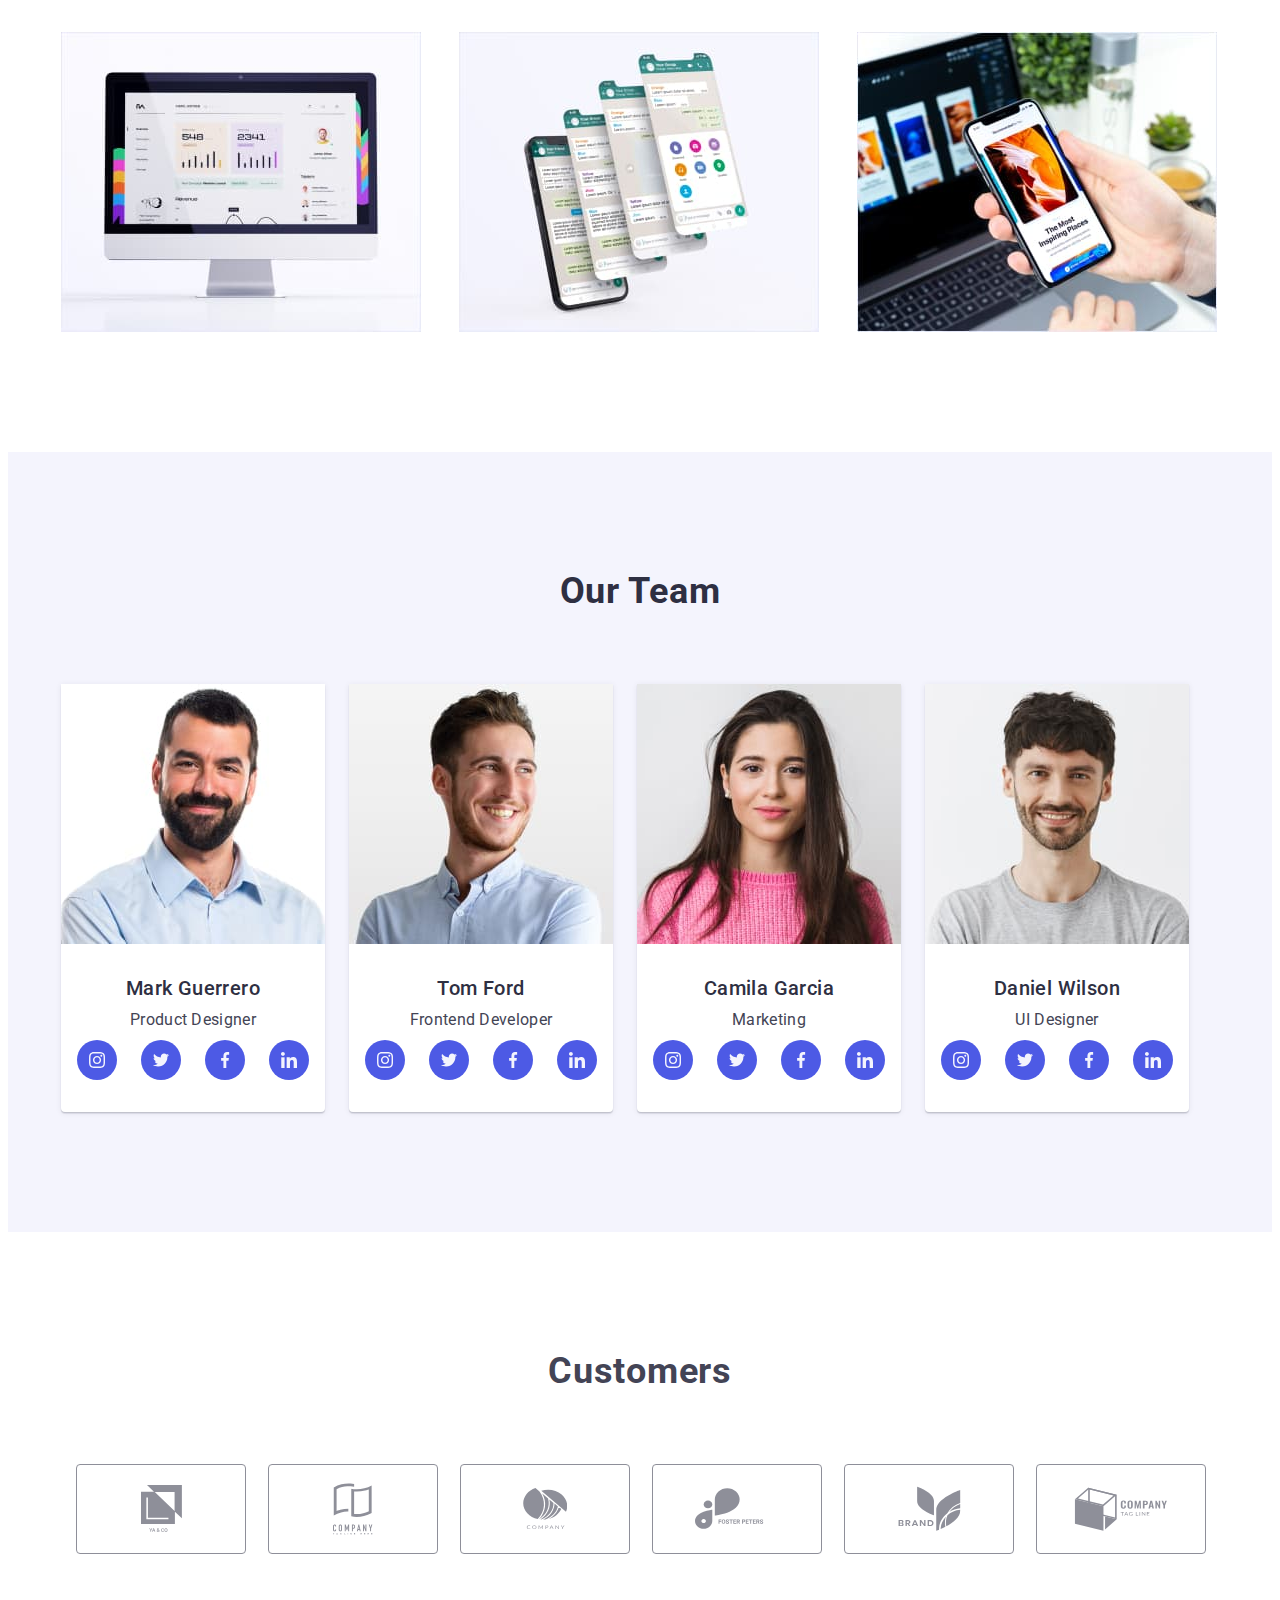
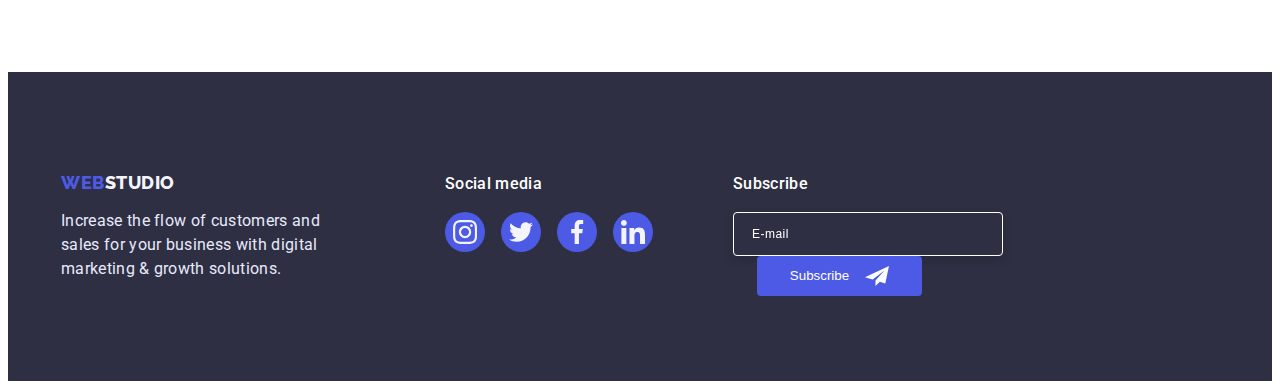
==== commit f3d97537: "checkbox" ====
--- a/index.html
+++ b/index.html
@@ -325,15 +325,61 @@
             </li>
           </ul>
         </div>
+        <div class="subscribe-wrap">
+          <p class="subscribe-title">Subscribe</p>
+          <form class="subscribe-form">
+            <input type="text" name="email" class="subscribe-input" placeholder="E-mail" />
+            <button class="subscribe-button" type="submit">Subscribe</button>
+          </form>
+        </div>
       </div>
     </footer>
-    <div class="backdrop is-hidden" data-modal>
+    <div class="backdrop" data-modal>
       <div class="modal">
-        <button class="close-mdl-btn" type="button" data-modal-close >
+        <button class="close-mdl-btn" type="button" data-modal-close>
           <svg class="close-mdl-icon" width="8" height="8">
             <use href="./images/icon.svg#icon-vector"></use>
           </svg>
         </button>
+        <p class="modal-title">Leave your contacts and we will call you back</p>
+        <form class="modal-form">
+          <label class="modal-label">
+            <span>Name</span>
+            <div class="modal-input-wrap">
+              <input class="modal-input" type="text" name="user-name" required />
+            <svg class="modal-input-icon" width="18" height="18" >
+              <use href="./images/icon.svg#icon-person"></use>
+            </svg>
+            </div>
+          </label>
+          <label class="modal-label">
+            <span>Phone</span>
+            <div class="modal-input-wrap">
+            <input class="modal-input" type="tel" name="user-phone" title="+38(000) 000-00-00" required />
+            <svg class="modal-input-icon" width="18" height="24" >
+              <use href="./images/icon.svg#icon-phone"></use>
+            </svg>
+          </div>
+          </label>
+          <label class="modal-label">
+            <span>Email</span>
+            <div class="modal-input-wrap">
+            <input class="modal-input" type="email" name="user-email" title="yourmail@mail.com" required />
+            <svg class="modal-input-icon" width="18" height="24" >
+              <use href="./images/icon.svg#icon-email"></use>
+            </svg>
+          </div>
+          </label>
+          <label class="modal-label">
+            <span>Comment</span>
+            <textarea class="modal-user-comment" name="user-comment" placeholder="Text input"></textarea>
+          </label>
+          <input type="checkbox" name="modal-accept" id="modal-accept">
+            <label class="modal-accept" for="modal-accept" name="modal-accept">I accept the terms and conditions
+              of the<a class="privacy-policy-link link" href=""> Privacy Policy</a>
+            </label>
+          <button type="submit">Send</button>
+        </form>
       </div>
     </div>
     <script src="./js/modal.js"></script>
--- a/css/style.css
+++ b/css/style.css
@@ -473,10 +473,10 @@
 
 .footer-container {
   display: flex;
-  gap: 120px;
 }
 
 .footer-wrap-logo {
+  margin-right: 120px;
 }
 
 .wrap-social-media {
@@ -484,6 +484,7 @@
   flex-wrap: wrap;
   width: 208px;
   height: 80px;
+  margin-right: 80px;
 }
 
 .footer-soc-list {
@@ -517,6 +518,70 @@
   background-color: #31d0aa;
 }
 
+.subscribe-wrap {
+  width: 264px;
+  position: relative;
+}
+
+.subscribe-title {
+  color: #ffffff;
+  margin-bottom: 16px;
+
+  font-weight: 500;
+  font-size: 16px;
+  line-height: 1.5;
+  letter-spacing: 0.02em;
+}
+.subscribe-form {
+}
+
+.subscribe-input {
+  width: 100%;
+  height: 40px;
+  border: 1px solid #ffffff;
+  filter: drop-shadow(0px 4px 4px rgba(0, 0, 0, 0.15));
+  border-radius: 4px;
+  background-color: var(--NAVY-BLUE);
+}
+
+.subscribe-button {
+  position: absolute;
+  display: inline-flex;
+  align-items: center;
+  justify-content: center;
+  width: 165px;
+  height: 40px;
+  margin-left: 24px;
+  background: var(--IRIS);
+  border-radius: 4px;
+  border: none;
+  color: #ffffff;
+  transition: background-color 250ms cubic-bezier(0.4, 0, 0.2, 1);
+}
+.subscribe-button:hover,
+.subscribe-button:focus {
+  background-color: var(--OCEAN);
+}
+
+.subscribe-button::after {
+  content: "";
+  display: inline-block;
+  width: 24px;
+  height: 24px;
+  background-color: ;
+  background-image: url(../images/icon-send.svg);
+  background-repeat: no-repeat;
+  background-position: center;
+  margin-left: 16px;
+}
+
+.subscribe-input::placeholder {
+  font-size: 12px;
+  line-height: 24px;
+  letter-spacing: 0.04em;
+  color: #ffffff;
+  padding-left: 16px;
+}
 /* =================== PARTFOLIO =================== */
 .partfolio {
   padding-top: 96px;
@@ -658,6 +723,7 @@
   left: 50%;
   transform: translate(-50%, -50%) scale(1);
   transition: transform 400ms linear;
+  padding: 72px 24px 24px 24px;
 }
 
 .backdrop.is-hidden .modal {
@@ -694,3 +760,102 @@
   visibility: hidden;
   pointer-events: none;
 }
+
+.modal-title {
+  font-weight: 500;
+  font-size: 16px;
+  line-height: 1.5;
+  text-align: center;
+  letter-spacing: 0.02em;
+  color: #2e2f42;
+  margin-bottom: 16px;
+}
+
+.modal-form {
+}
+
+.modal-input {
+  display: block;
+  width: 100%;
+  height: 40px;
+  border: 1px solid rgba(46, 47, 66, 0.4);
+  border-radius: 4px;
+  margin-bottom: 8px;
+  padding-left: 38px;
+}
+
+.modal-input:focus {
+  outline: none;
+  border-color: var(--IRIS);
+  color: var(--NAVY-BLUE);
+  font-size: 16px;
+  transition: border-color 250ms cubic-bezier(0.4, 0, 0.2, 1);
+}
+
+.modal-input:focus + .modal-input-icon {
+  fill: var(--IRIS);
+  transition: fill 250ms cubic-bezier(0.4, 0, 0.2, 1);
+}
+
+.modal-label {
+  display: block;
+  font-weight: 400;
+  font-size: 12px;
+  line-height: 1.17;
+  letter-spacing: 0.04em;
+  color: #8e8f99;
+}
+
+.modal-input-wrap {
+  position: relative;
+}
+
+.modal-label span {
+  display: block;
+  margin-bottom: 4px;
+}
+
+.modal-input-icon {
+  position: absolute;
+  top: 50%;
+  left: 16px;
+  transform: translate(0, -50%);
+}
+
+.modal-user-comment {
+  width: 100%;
+  height: 120px;
+  left: 0px;
+  border: 1px solid rgba(46, 47, 66, 0.4);
+  border-radius: 4px;
+  padding: 8px 16px;
+  margin-bottom: 16px;
+  resize: none;
+}
+
+.modal-user-comment:focus {
+  outline: none;
+  border-color: var(--IRIS);
+  color: var(--NAVY-BLUE);
+  transition: border-color 250ms cubic-bezier(0.4, 0, 0.2, 1);
+}
+
+.modal-accept {
+  display: flex;
+  align-items: center;
+  font-weight: 400;
+  font-size: 12px;
+  line-height: 1.17;
+  letter-spacing: 0.04em;
+  color: #8e8f99;
+  margin-bottom: 24px;
+}
+
+.modal-accept::before {
+  content: '';
+width: 16px;
+height: 16px;
+border: 1px solid rgba(46, 47, 66, 0.4);
+border-radius: 2px;
+margin-right: 8px;
+}
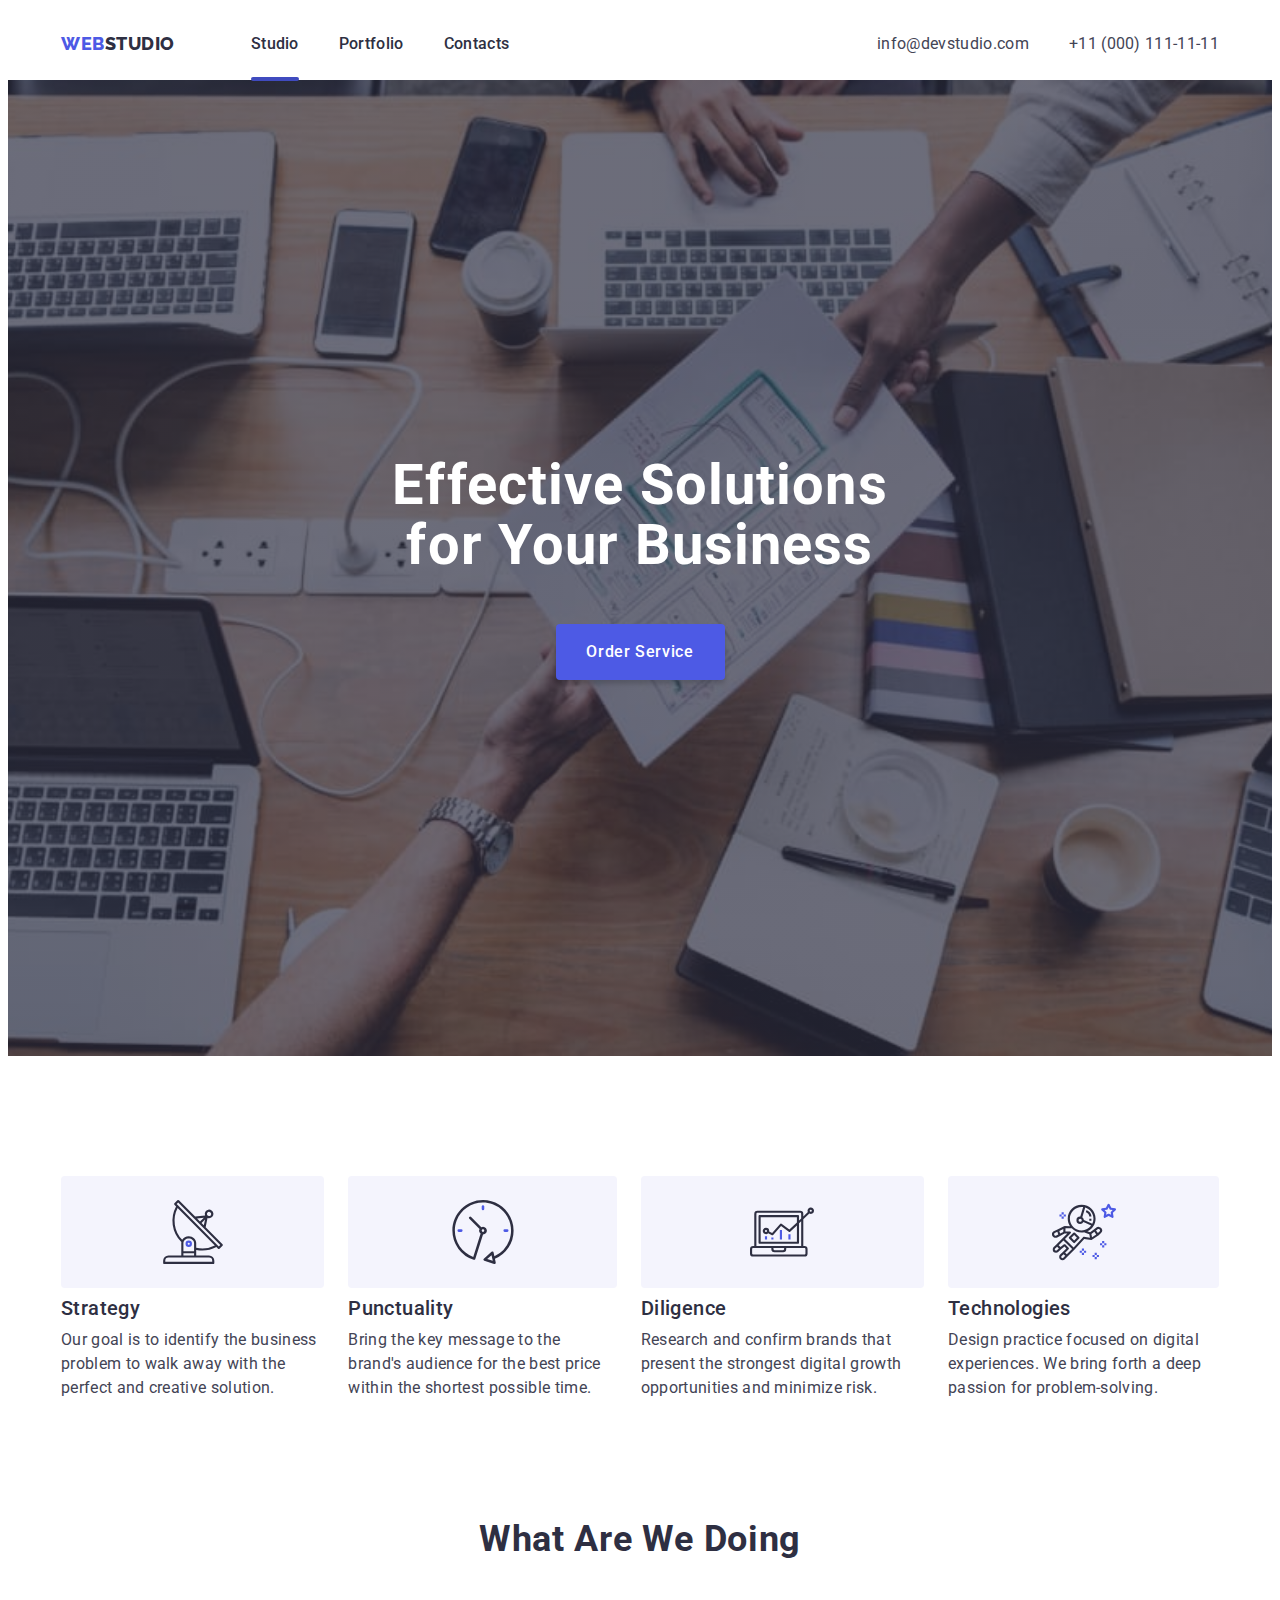
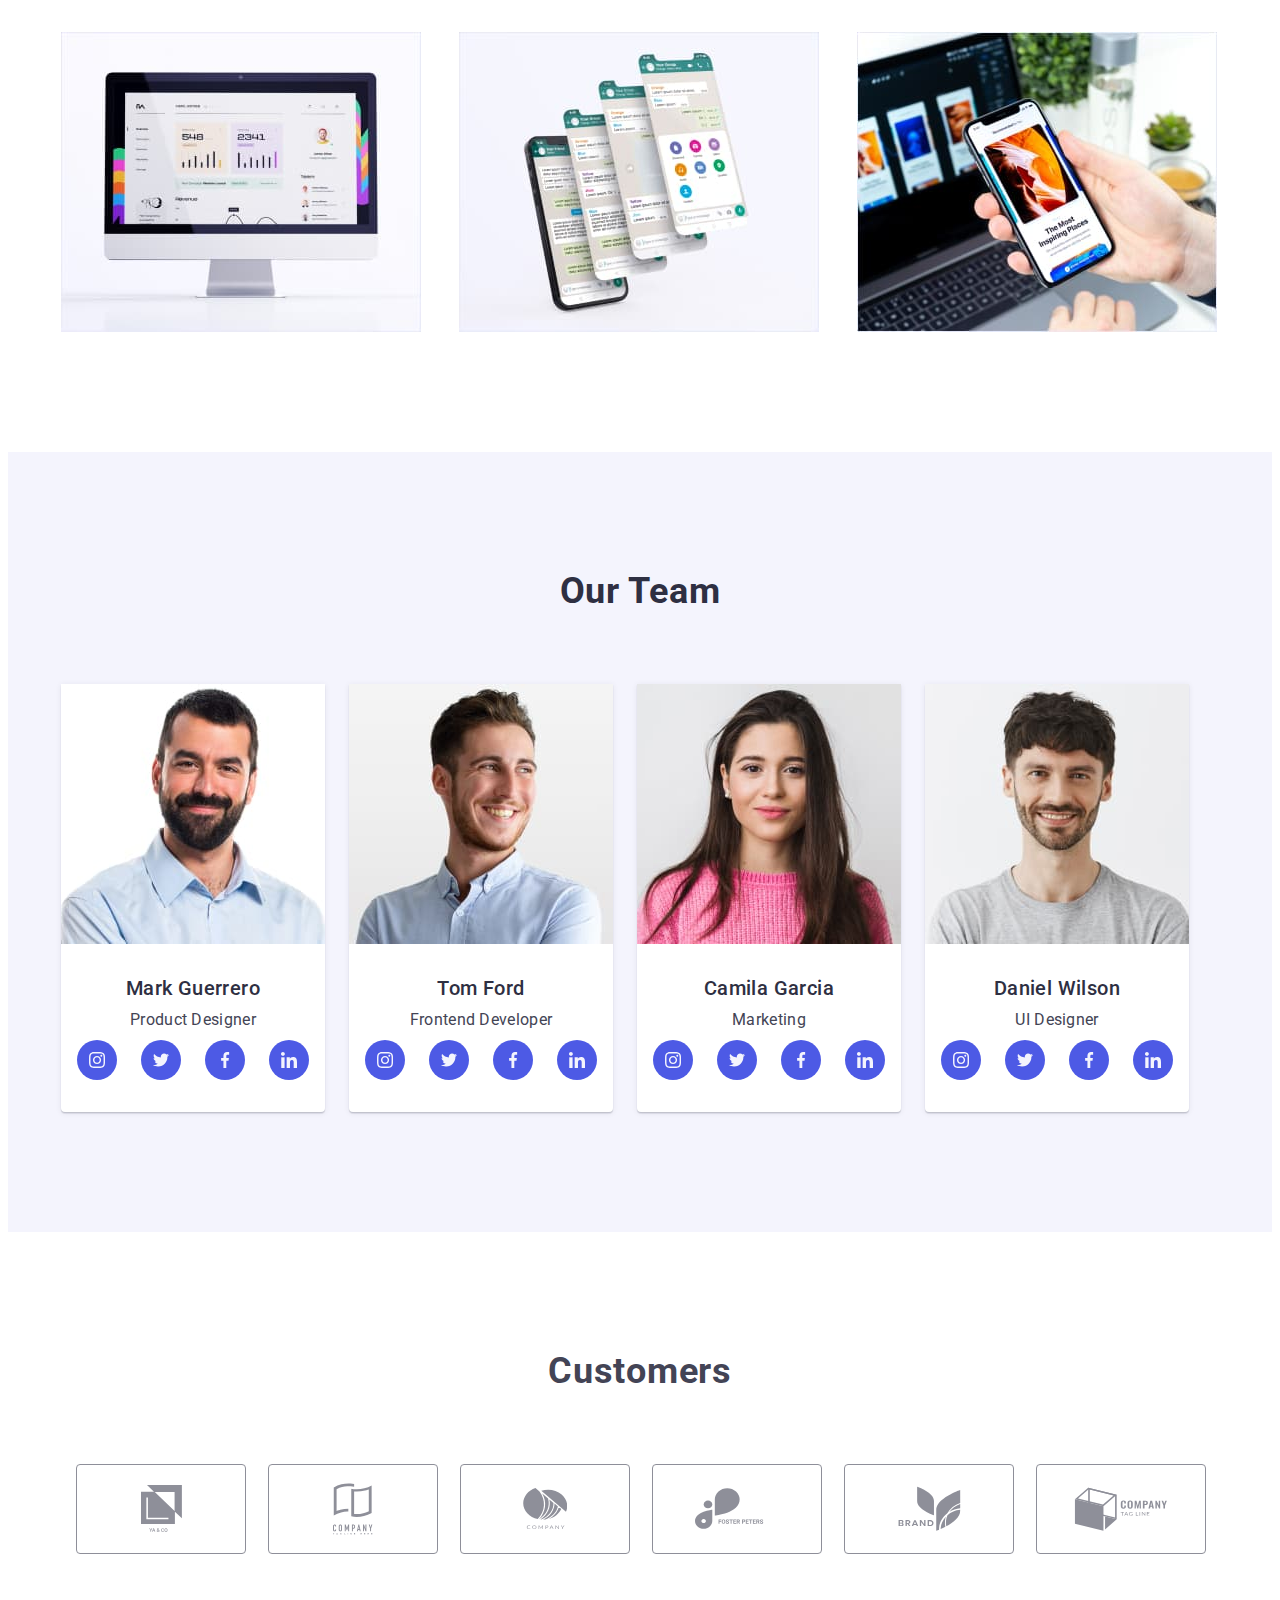
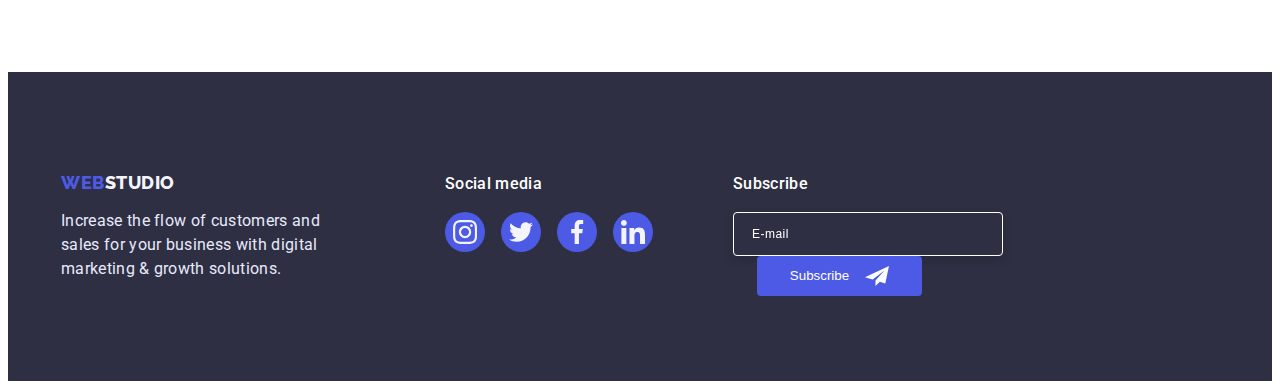
==== commit 5895ff8e: "finish hw 06" ====
--- a/index.html
+++ b/index.html
@@ -334,7 +334,7 @@
         </div>
       </div>
     </footer>
-    <div class="backdrop" data-modal>
+    <div class="backdrop is-hidden" data-modal>
       <div class="modal">
         <button class="close-mdl-btn" type="button" data-modal-close>
           <svg class="close-mdl-icon" width="8" height="8">
@@ -347,38 +347,38 @@
             <span>Name</span>
             <div class="modal-input-wrap">
               <input class="modal-input" type="text" name="user-name" required />
-            <svg class="modal-input-icon" width="18" height="18" >
-              <use href="./images/icon.svg#icon-person"></use>
-            </svg>
+              <svg class="modal-input-icon" width="18" height="18">
+                <use href="./images/icon.svg#icon-person"></use>
+              </svg>
             </div>
           </label>
           <label class="modal-label">
             <span>Phone</span>
             <div class="modal-input-wrap">
-            <input class="modal-input" type="tel" name="user-phone" title="+38(000) 000-00-00" required />
-            <svg class="modal-input-icon" width="18" height="24" >
-              <use href="./images/icon.svg#icon-phone"></use>
-            </svg>
-          </div>
+              <input class="modal-input" type="tel" name="user-phone" title="+38(000) 000-00-00" required />
+              <svg class="modal-input-icon" width="18" height="24">
+                <use href="./images/icon.svg#icon-phone"></use>
+              </svg>
+            </div>
           </label>
           <label class="modal-label">
             <span>Email</span>
             <div class="modal-input-wrap">
-            <input class="modal-input" type="email" name="user-email" title="yourmail@mail.com" required />
-            <svg class="modal-input-icon" width="18" height="24" >
-              <use href="./images/icon.svg#icon-email"></use>
-            </svg>
-          </div>
+              <input class="modal-input" type="email" name="user-email" title="yourmail@mail.com" required />
+              <svg class="modal-input-icon" width="18" height="24">
+                <use href="./images/icon.svg#icon-email"></use>
+              </svg>
+            </div>
           </label>
           <label class="modal-label">
             <span>Comment</span>
             <textarea class="modal-user-comment" name="user-comment" placeholder="Text input"></textarea>
           </label>
-          <input type="checkbox" name="modal-accept" id="modal-accept">
-            <label class="modal-accept" for="modal-accept" name="modal-accept">I accept the terms and conditions
-              of the<a class="privacy-policy-link link" href=""> Privacy Policy</a>
-            </label>
-          <button type="submit">Send</button>
+          <input class="input-check visually-hidden" type="checkbox" name="modal-accept" id="modal-accept" />
+          <label class="modal-accept" for="modal-accept" name="modal-accept"
+            >I accept the terms and conditions of the<a class="privacy-policy-link link" href="">Privacy Policy</a>
+          </label>
+          <button class="modal-btn-send" type="submit">Send</button>
         </form>
       </div>
     </div>
--- a/css/style.css
+++ b/css/style.css
@@ -531,8 +531,6 @@
   font-size: 16px;
   line-height: 1.5;
   letter-spacing: 0.02em;
-}
-.subscribe-form {
 }
 
 .subscribe-input {
@@ -752,9 +750,6 @@
   background-color: var(--OCEAN);
 }
 
-.close-mdl-icon {
-}
-
 .is-hidden {
   opacity: 0;
   visibility: hidden;
@@ -852,10 +847,65 @@
 }
 
 .modal-accept::before {
-  content: '';
-width: 16px;
-height: 16px;
-border: 1px solid rgba(46, 47, 66, 0.4);
-border-radius: 2px;
-margin-right: 8px;
-}
+  content: "";
+  width: 16px;
+  height: 16px;
+  border: 1px solid rgba(46, 47, 66, 0.4);
+  border-radius: 2px;
+  margin-right: 8px;
+}
+
+.input-check:checked + .modal-accept::before {
+  background-color: var(--OCEAN);
+  border: none;
+  background-image: url(../images/vector.svg);
+  background-position: center;
+  background-repeat: no-repeat;
+}
+
+.privacy-policy-link {
+  color: var(--IRIS);
+  margin-left: 2px;
+}
+
+.privacy-policy-link:hover,
+.privacy-policy-link:focus {
+  text-decoration: underline;
+  transition: text-decoration 250ms cubic-bezier(0.4, 0, 0.2, 1);
+}
+
+.visually-hidden {
+  position: absolute;
+  width: 1px;
+  height: 1px;
+  margin: -1px;
+  border: 0;
+  padding: 0;
+  white-space: nowrap;
+  clip-path: inset(100%);
+  clip: rect(0 0 0 0);
+  overflow: hidden;
+}
+
+.modal-btn-send {
+  min-width: 169px;
+  height: 56px;
+  display: block;
+  margin: 0 auto;
+  border: none;
+  box-shadow: 0px 4px 4px rgba(0, 0, 0, 0.15);
+  border-radius: 4px;
+  font-family: "Roboto", sans-serif;
+  font-weight: 500;
+  font-size: 16px;
+  line-height: 1.5;
+  letter-spacing: 0.04em;
+  cursor: pointer;
+  background: var(--IRIS);
+  color: #ffffff;
+  transition: background-color 250ms cubic-bezier(0.4, 0, 0.2, 1);
+}
+.modal-btn-send:hover,
+.modal-btn-send:focus {
+  background-color: var(--OCEAN);
+}
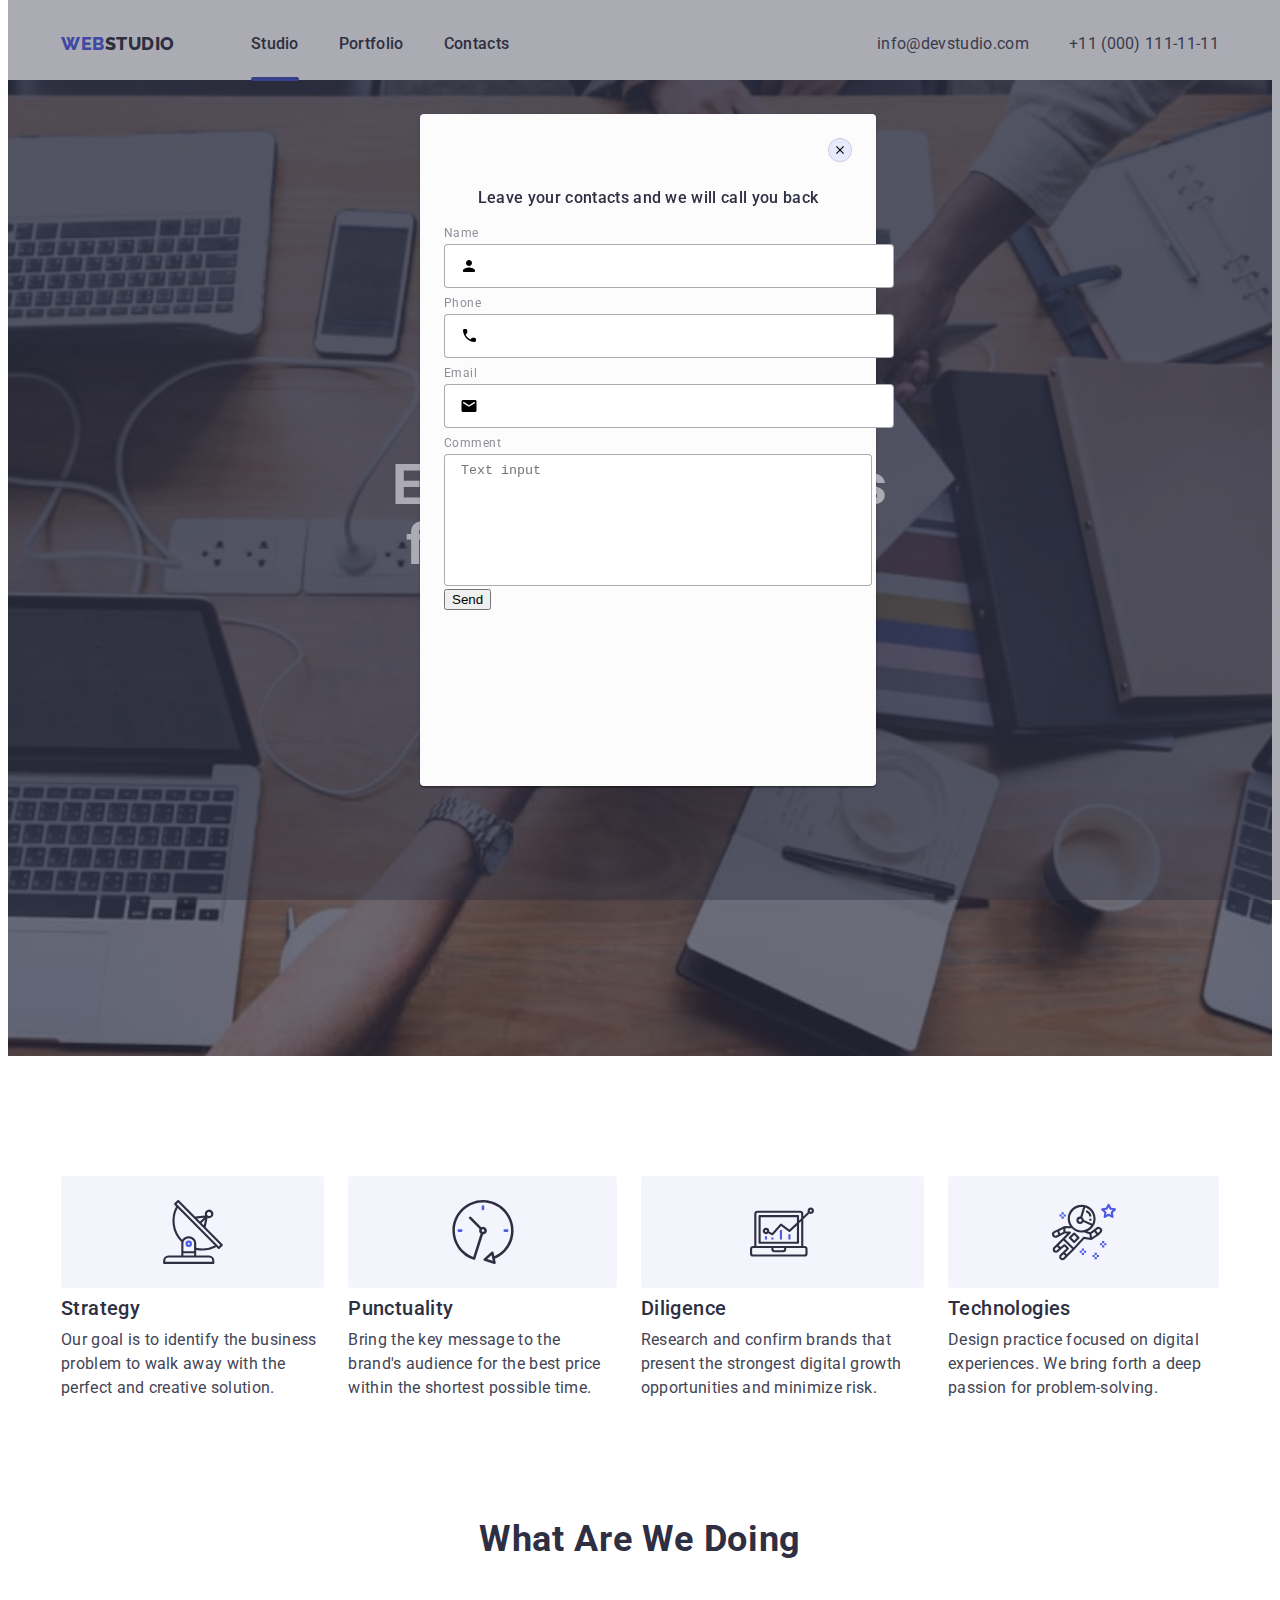
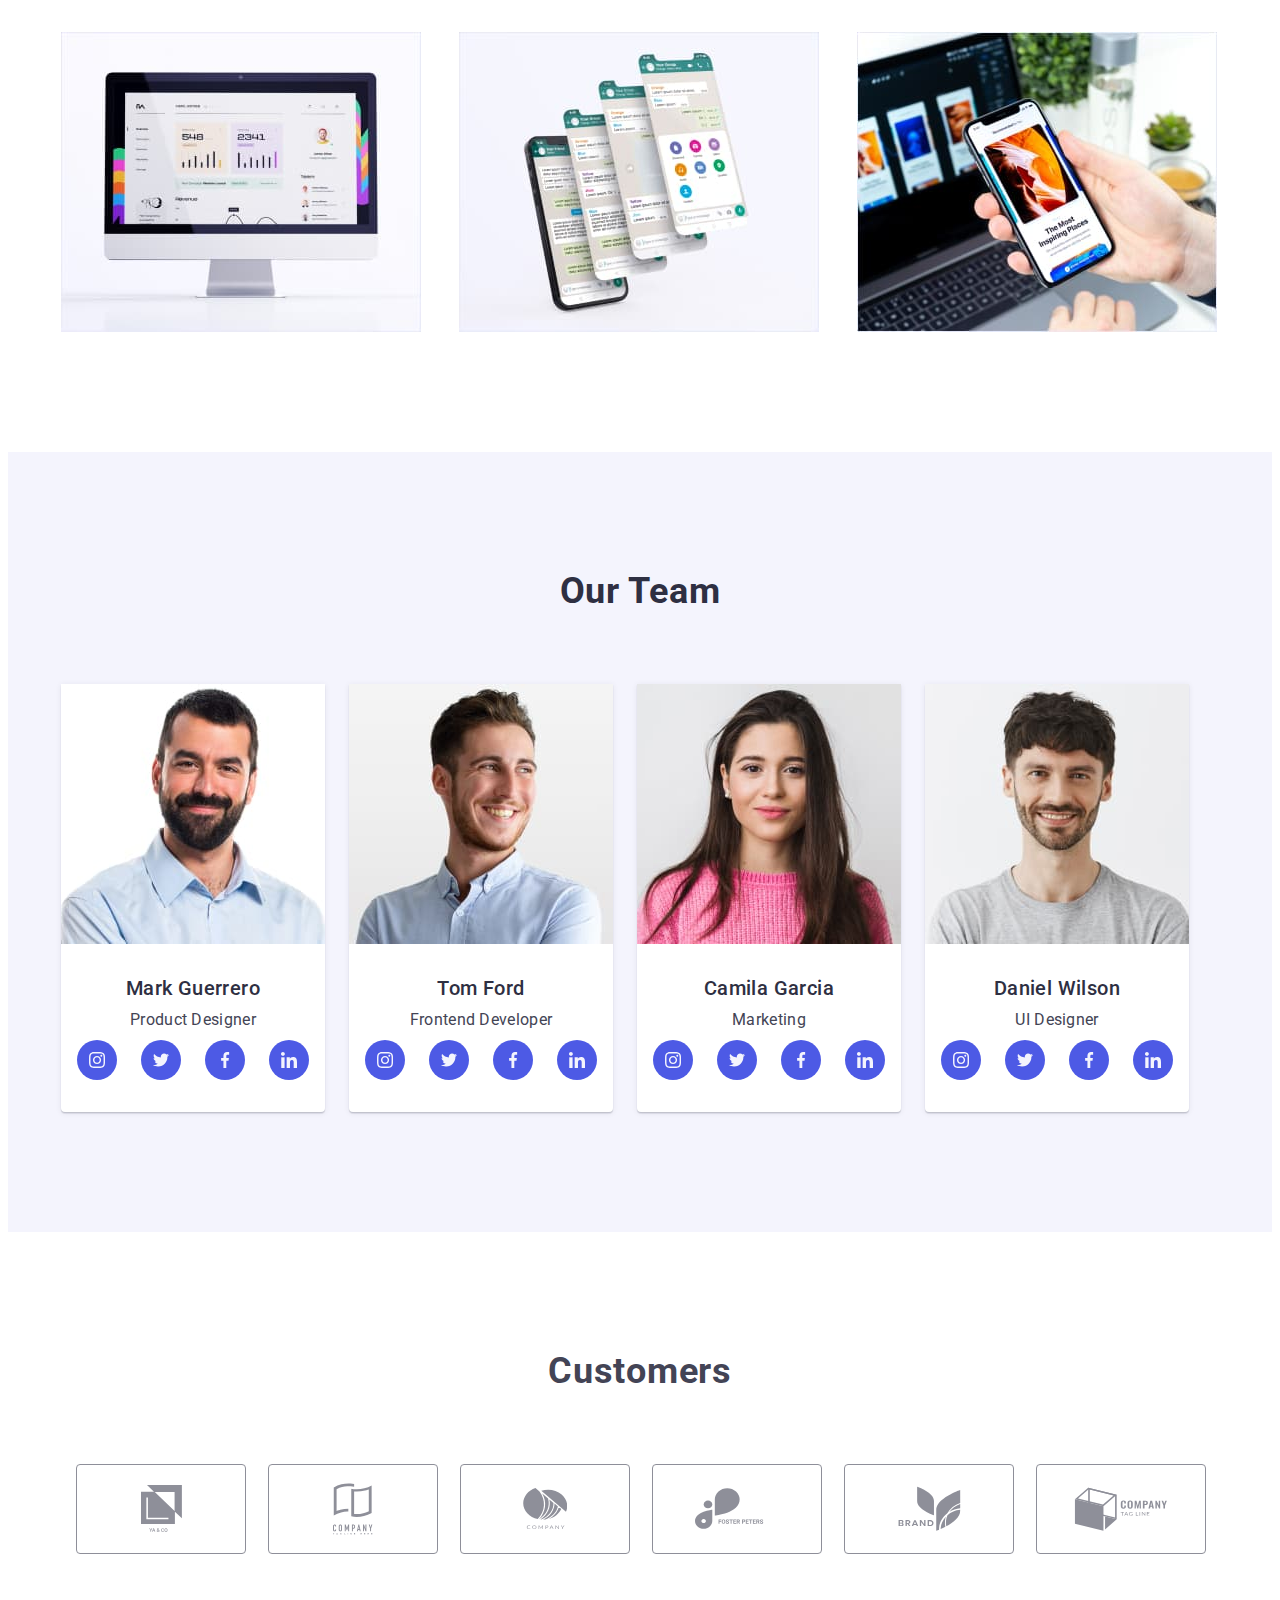
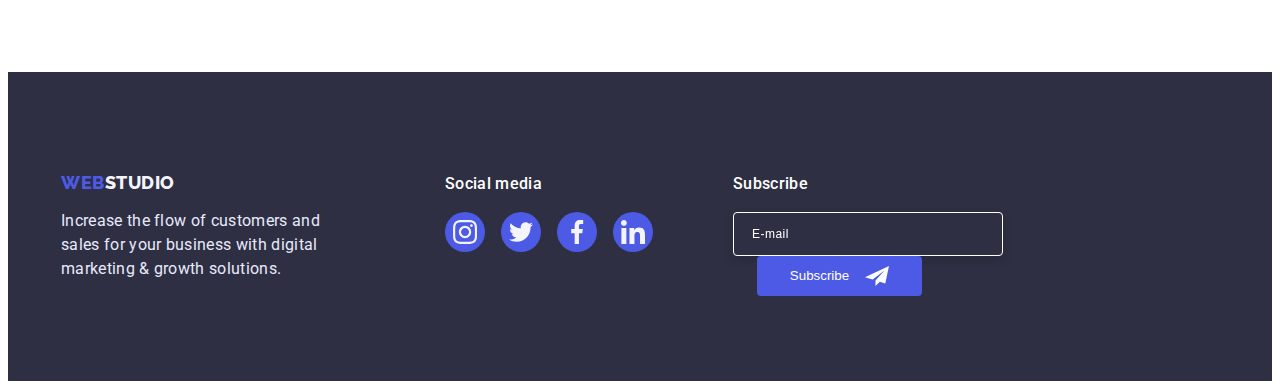
==== commit 189e2f79: "ooippoipo" ====
--- a/index.html
+++ b/index.html
@@ -334,7 +334,7 @@
         </div>
       </div>
     </footer>
-    <div class="backdrop is-hidden" data-modal>
+    <div class="backdrop" data-modal>
       <div class="modal">
         <button class="close-mdl-btn" type="button" data-modal-close>
           <svg class="close-mdl-icon" width="8" height="8">
@@ -347,38 +347,34 @@
             <span>Name</span>
             <div class="modal-input-wrap">
               <input class="modal-input" type="text" name="user-name" required />
-              <svg class="modal-input-icon" width="18" height="18">
-                <use href="./images/icon.svg#icon-person"></use>
-              </svg>
+            <svg class="modal-input-icon" width="18" height="18" >
+              <use href="./images/icon.svg#icon-person"></use>
+            </svg>
             </div>
           </label>
           <label class="modal-label">
             <span>Phone</span>
             <div class="modal-input-wrap">
-              <input class="modal-input" type="tel" name="user-phone" title="+38(000) 000-00-00" required />
-              <svg class="modal-input-icon" width="18" height="24">
-                <use href="./images/icon.svg#icon-phone"></use>
-              </svg>
-            </div>
+            <input class="modal-input" type="tel" name="user-phone" title="+38(000) 000-00-00" required />
+            <svg class="modal-input-icon" width="18" height="24" >
+              <use href="./images/icon.svg#icon-phone"></use>
+            </svg>
+          </div>
           </label>
           <label class="modal-label">
             <span>Email</span>
             <div class="modal-input-wrap">
-              <input class="modal-input" type="email" name="user-email" title="yourmail@mail.com" required />
-              <svg class="modal-input-icon" width="18" height="24">
-                <use href="./images/icon.svg#icon-email"></use>
-              </svg>
-            </div>
+            <input class="modal-input" type="email" name="user-email" title="yourmail@mail.com" required />
+            <svg class="modal-input-icon" width="18" height="24" >
+              <use href="./images/icon.svg#icon-email"></use>
+            </svg>
+          </div>
           </label>
           <label class="modal-label">
             <span>Comment</span>
-            <textarea class="modal-user-comment" name="user-comment" placeholder="Text input"></textarea>
+            <textarea class="modal-user-comment" name="user-comment" id="" cols="30" rows="10" placeholder="Text input"></textarea>
           </label>
-          <input class="input-check visually-hidden" type="checkbox" name="modal-accept" id="modal-accept" />
-          <label class="modal-accept" for="modal-accept" name="modal-accept"
-            >I accept the terms and conditions of the<a class="privacy-policy-link link" href="">Privacy Policy</a>
-          </label>
-          <button class="modal-btn-send" type="submit">Send</button>
+          <button type="submit">Send</button>
         </form>
       </div>
     </div>
--- a/css/style.css
+++ b/css/style.css
@@ -531,6 +531,8 @@
   font-size: 16px;
   line-height: 1.5;
   letter-spacing: 0.02em;
+}
+.subscribe-form {
 }
 
 .subscribe-input {
@@ -750,6 +752,9 @@
   background-color: var(--OCEAN);
 }
 
+.close-mdl-icon {
+}
+
 .is-hidden {
   opacity: 0;
   visibility: hidden;
@@ -785,6 +790,7 @@
   color: var(--NAVY-BLUE);
   font-size: 16px;
   transition: border-color 250ms cubic-bezier(0.4, 0, 0.2, 1);
+  
 }
 
 .modal-input:focus + .modal-input-icon {
@@ -819,13 +825,13 @@
 
 .modal-user-comment {
   width: 100%;
-  height: 120px;
-  left: 0px;
-  border: 1px solid rgba(46, 47, 66, 0.4);
-  border-radius: 4px;
-  padding: 8px 16px;
-  margin-bottom: 16px;
-  resize: none;
+height: 120px;
+left: 0px;
+border: 1px solid rgba(46, 47, 66, 0.4);
+border-radius: 4px;
+padding-top: 8px;
+padding-left: 16px;
+resize: none;
 }
 
 .modal-user-comment:focus {
@@ -833,79 +839,4 @@
   border-color: var(--IRIS);
   color: var(--NAVY-BLUE);
   transition: border-color 250ms cubic-bezier(0.4, 0, 0.2, 1);
-}
-
-.modal-accept {
-  display: flex;
-  align-items: center;
-  font-weight: 400;
-  font-size: 12px;
-  line-height: 1.17;
-  letter-spacing: 0.04em;
-  color: #8e8f99;
-  margin-bottom: 24px;
-}
-
-.modal-accept::before {
-  content: "";
-  width: 16px;
-  height: 16px;
-  border: 1px solid rgba(46, 47, 66, 0.4);
-  border-radius: 2px;
-  margin-right: 8px;
-}
-
-.input-check:checked + .modal-accept::before {
-  background-color: var(--OCEAN);
-  border: none;
-  background-image: url(../images/vector.svg);
-  background-position: center;
-  background-repeat: no-repeat;
-}
-
-.privacy-policy-link {
-  color: var(--IRIS);
-  margin-left: 2px;
-}
-
-.privacy-policy-link:hover,
-.privacy-policy-link:focus {
-  text-decoration: underline;
-  transition: text-decoration 250ms cubic-bezier(0.4, 0, 0.2, 1);
-}
-
-.visually-hidden {
-  position: absolute;
-  width: 1px;
-  height: 1px;
-  margin: -1px;
-  border: 0;
-  padding: 0;
-  white-space: nowrap;
-  clip-path: inset(100%);
-  clip: rect(0 0 0 0);
-  overflow: hidden;
-}
-
-.modal-btn-send {
-  min-width: 169px;
-  height: 56px;
-  display: block;
-  margin: 0 auto;
-  border: none;
-  box-shadow: 0px 4px 4px rgba(0, 0, 0, 0.15);
-  border-radius: 4px;
-  font-family: "Roboto", sans-serif;
-  font-weight: 500;
-  font-size: 16px;
-  line-height: 1.5;
-  letter-spacing: 0.04em;
-  cursor: pointer;
-  background: var(--IRIS);
-  color: #ffffff;
-  transition: background-color 250ms cubic-bezier(0.4, 0, 0.2, 1);
-}
-.modal-btn-send:hover,
-.modal-btn-send:focus {
-  background-color: var(--OCEAN);
-}
+}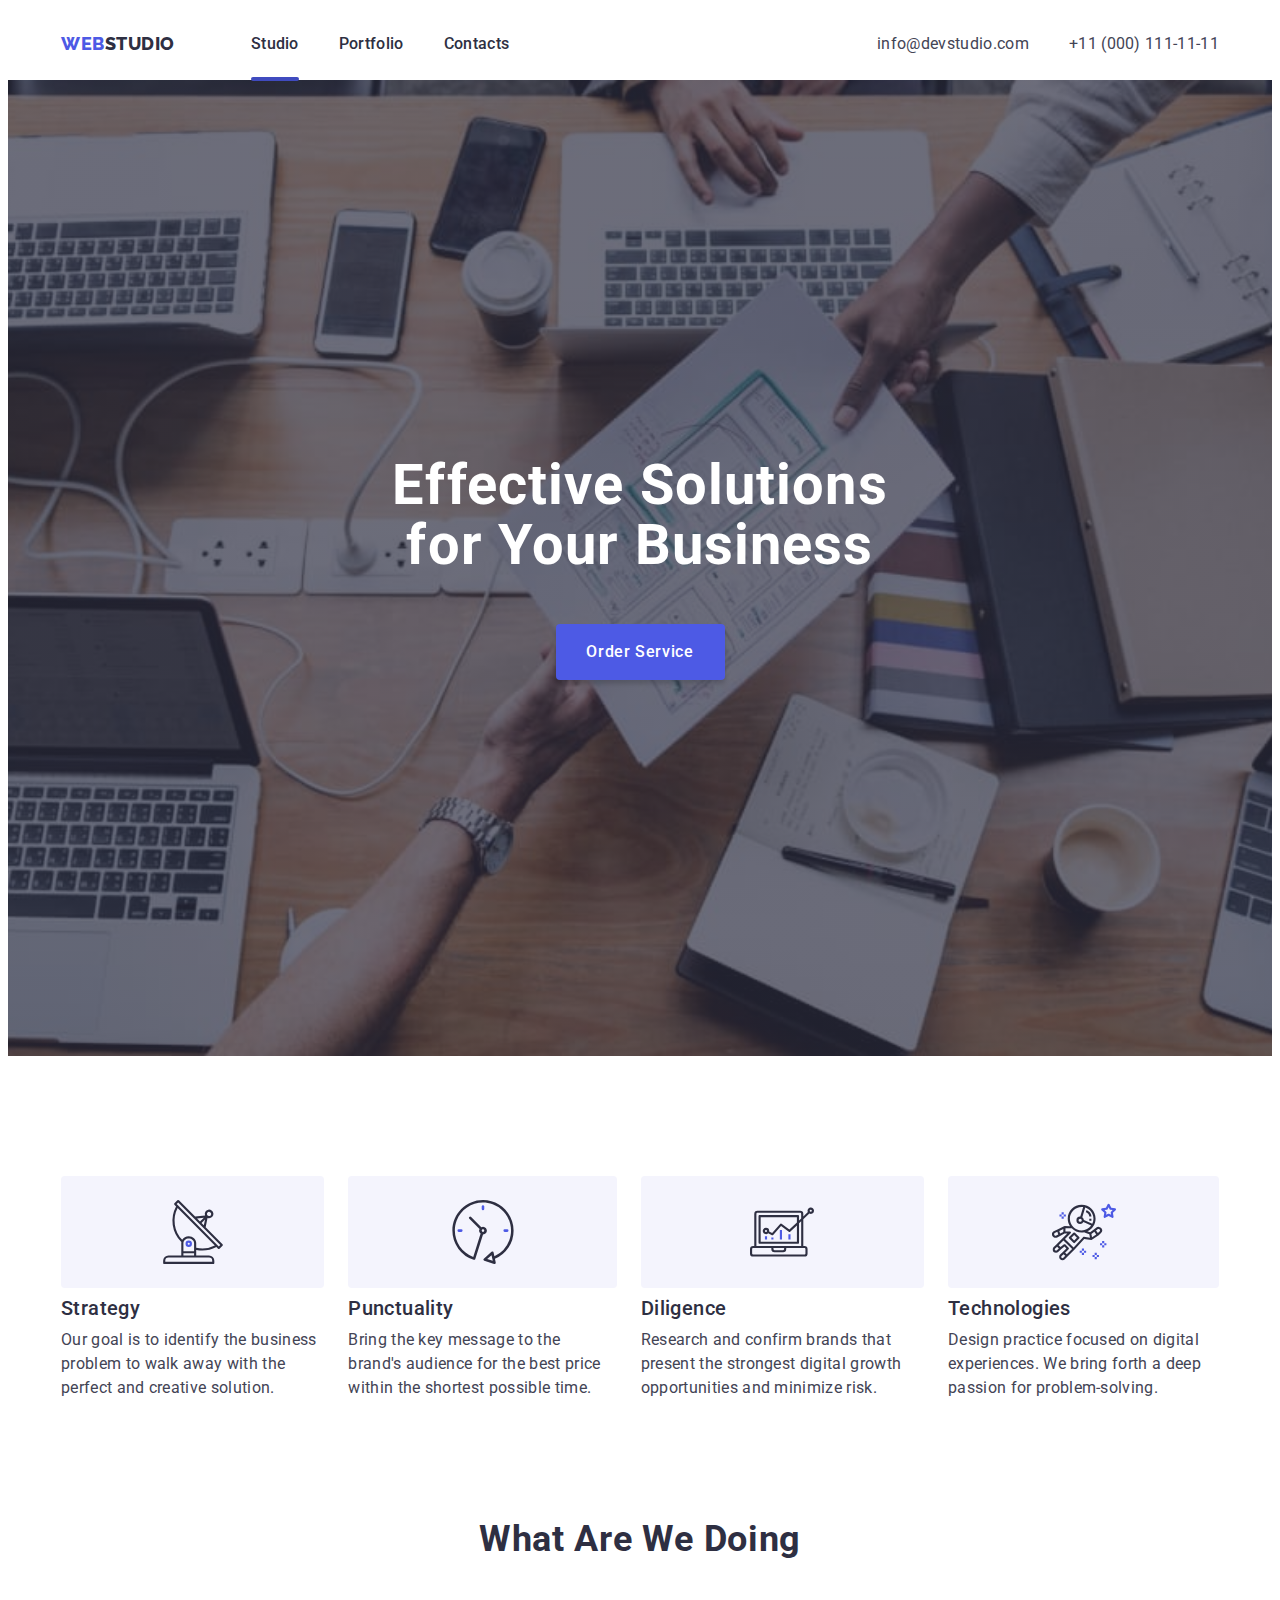
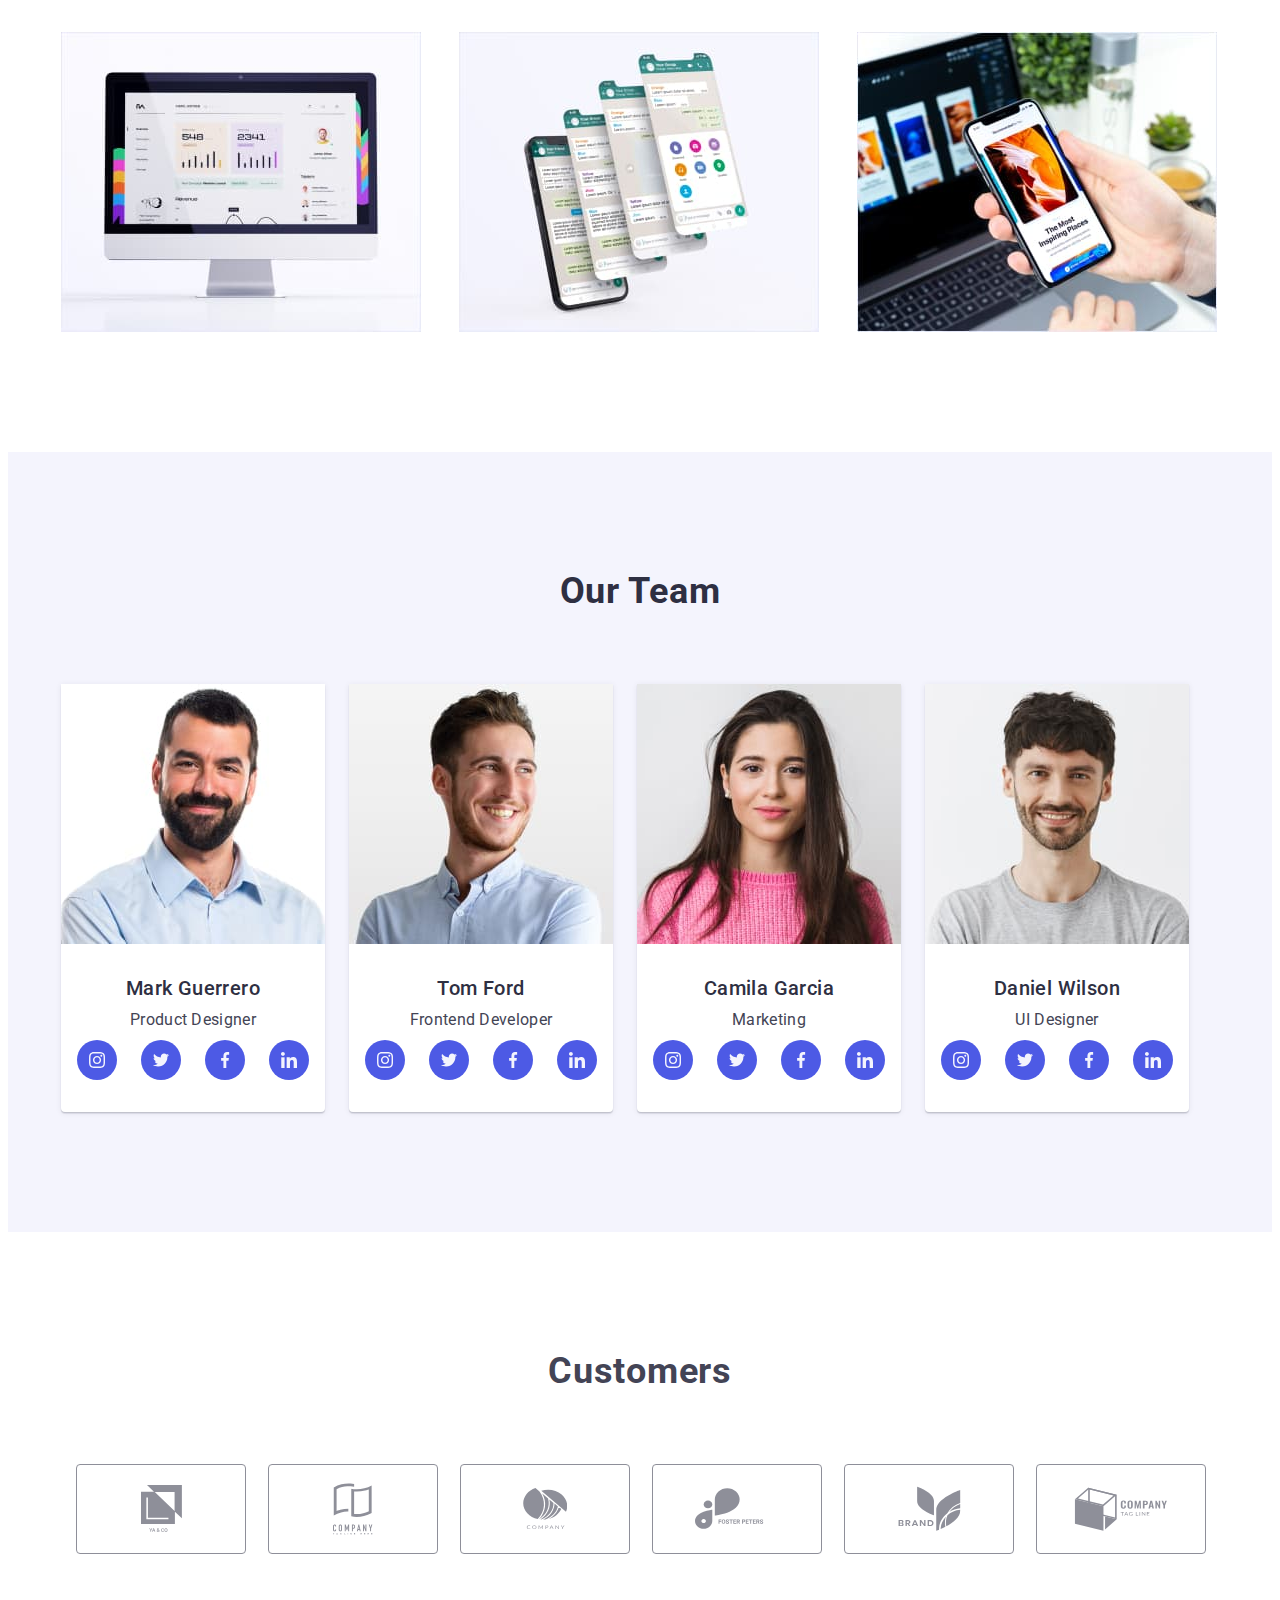
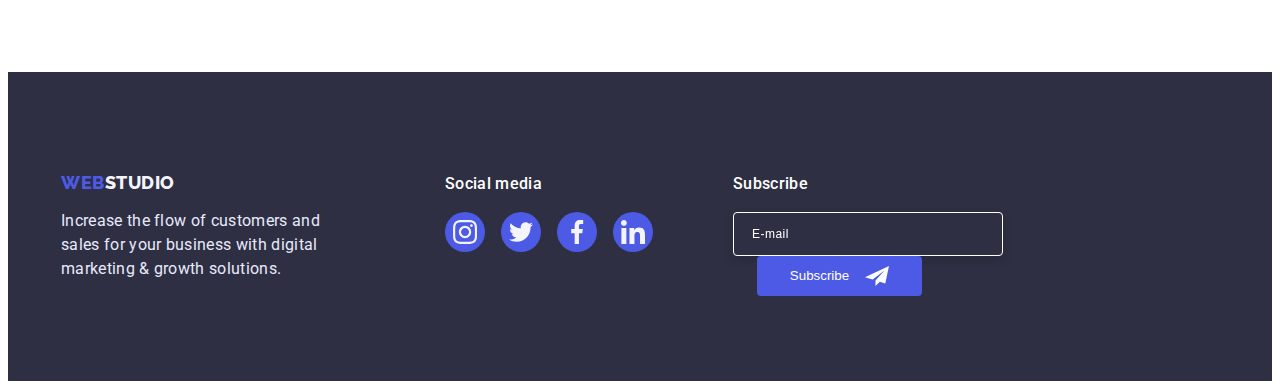
==== commit c738666d: "ждджьж" ====
--- a/index.html
+++ b/index.html
@@ -334,7 +334,7 @@
         </div>
       </div>
     </footer>
-    <div class="backdrop" data-modal>
+    <div class="backdrop is-hidden" data-modal>
       <div class="modal">
         <button class="close-mdl-btn" type="button" data-modal-close>
           <svg class="close-mdl-icon" width="8" height="8">
@@ -345,36 +345,40 @@
         <form class="modal-form">
           <label class="modal-label">
             <span>Name</span>
-            <div class="modal-input-wrap">
+            <span class="modal-input-wrap">
               <input class="modal-input" type="text" name="user-name" required />
-            <svg class="modal-input-icon" width="18" height="18" >
-              <use href="./images/icon.svg#icon-person"></use>
-            </svg>
-            </div>
+              <svg class="modal-input-icon" width="18" height="18">
+                <use href="./images/icon.svg#icon-person"></use>
+              </svg>
+            </span>
           </label>
           <label class="modal-label">
             <span>Phone</span>
-            <div class="modal-input-wrap">
-            <input class="modal-input" type="tel" name="user-phone" title="+38(000) 000-00-00" required />
-            <svg class="modal-input-icon" width="18" height="24" >
-              <use href="./images/icon.svg#icon-phone"></use>
-            </svg>
-          </div>
+            <span class="modal-input-wrap">
+              <input class="modal-input" type="tel" name="user-phone" title="+38(000) 000-00-00" required />
+              <svg class="modal-input-icon" width="18" height="24">
+                <use href="./images/icon.svg#icon-phone"></use>
+              </svg>
+            </span>
           </label>
           <label class="modal-label">
             <span>Email</span>
-            <div class="modal-input-wrap">
-            <input class="modal-input" type="email" name="user-email" title="yourmail@mail.com" required />
-            <svg class="modal-input-icon" width="18" height="24" >
-              <use href="./images/icon.svg#icon-email"></use>
-            </svg>
-          </div>
+            <span class="modal-input-wrap">
+              <input class="modal-input" type="email" name="user-email" title="yourmail@mail.com" required />
+              <svg class="modal-input-icon" width="18" height="24">
+                <use href="./images/icon.svg#icon-email"></use>
+              </svg>
+            </span>
           </label>
           <label class="modal-label">
             <span>Comment</span>
-            <textarea class="modal-user-comment" name="user-comment" id="" cols="30" rows="10" placeholder="Text input"></textarea>
-          </label>
-          <button type="submit">Send</button>
+            <textarea class="modal-user-comment" name="user-comment" placeholder="Text input"></textarea>
+          </label>
+          <input class="input-check visually-hidden" type="checkbox" name="modal-accept" id="modal-accept" />
+          <label class="modal-accept" for="modal-accept"
+            >I accept the terms and conditions of the<a class="privacy-policy-link link" href="">Privacy Policy</a>
+          </label>
+          <button class="modal-btn-send" type="submit">Send</button>
         </form>
       </div>
     </div>
--- a/css/style.css
+++ b/css/style.css
@@ -532,8 +532,6 @@
   line-height: 1.5;
   letter-spacing: 0.02em;
 }
-.subscribe-form {
-}
 
 .subscribe-input {
   width: 100%;
@@ -542,6 +540,8 @@
   filter: drop-shadow(0px 4px 4px rgba(0, 0, 0, 0.15));
   border-radius: 4px;
   background-color: var(--NAVY-BLUE);
+  color: #ffffff;
+  
 }
 
 .subscribe-button {
@@ -752,9 +752,6 @@
   background-color: var(--OCEAN);
 }
 
-.close-mdl-icon {
-}
-
 .is-hidden {
   opacity: 0;
   visibility: hidden;
@@ -790,7 +787,6 @@
   color: var(--NAVY-BLUE);
   font-size: 16px;
   transition: border-color 250ms cubic-bezier(0.4, 0, 0.2, 1);
-  
 }
 
 .modal-input:focus + .modal-input-icon {
@@ -825,13 +821,13 @@
 
 .modal-user-comment {
   width: 100%;
-height: 120px;
-left: 0px;
-border: 1px solid rgba(46, 47, 66, 0.4);
-border-radius: 4px;
-padding-top: 8px;
-padding-left: 16px;
-resize: none;
+  height: 120px;
+  left: 0px;
+  border: 1px solid rgba(46, 47, 66, 0.4);
+  border-radius: 4px;
+  padding: 8px 16px;
+  margin-bottom: 16px;
+  resize: none;
 }
 
 .modal-user-comment:focus {
@@ -839,4 +835,79 @@
   border-color: var(--IRIS);
   color: var(--NAVY-BLUE);
   transition: border-color 250ms cubic-bezier(0.4, 0, 0.2, 1);
-}+}
+
+.modal-accept {
+  display: flex;
+  align-items: center;
+  font-weight: 400;
+  font-size: 12px;
+  line-height: 1.17;
+  letter-spacing: 0.04em;
+  color: #8e8f99;
+  margin-bottom: 24px;
+}
+
+.modal-accept::before {
+  content: "";
+  width: 16px;
+  height: 16px;
+  border: 1px solid rgba(46, 47, 66, 0.4);
+  border-radius: 2px;
+  margin-right: 8px;
+}
+
+.input-check:checked + .modal-accept::before {
+  background-color: var(--OCEAN);
+  border: none;
+  background-image: url(../images/vector.svg);
+  background-position: center;
+  background-repeat: no-repeat;
+}
+
+.privacy-policy-link {
+  color: var(--IRIS);
+  margin-left: 2px;
+}
+
+.privacy-policy-link:hover,
+.privacy-policy-link:focus {
+  text-decoration: underline;
+  transition: text-decoration 250ms cubic-bezier(0.4, 0, 0.2, 1);
+}
+
+.visually-hidden {
+  position: absolute;
+  width: 1px;
+  height: 1px;
+  margin: -1px;
+  border: 0;
+  padding: 0;
+  white-space: nowrap;
+  clip-path: inset(100%);
+  clip: rect(0 0 0 0);
+  overflow: hidden;
+}
+
+.modal-btn-send {
+  min-width: 169px;
+  height: 56px;
+  display: block;
+  margin: 0 auto;
+  border: none;
+  box-shadow: 0px 4px 4px rgba(0, 0, 0, 0.15);
+  border-radius: 4px;
+  font-family: "Roboto", sans-serif;
+  font-weight: 500;
+  font-size: 16px;
+  line-height: 1.5;
+  letter-spacing: 0.04em;
+  cursor: pointer;
+  background: var(--IRIS);
+  color: #ffffff;
+  transition: background-color 250ms cubic-bezier(0.4, 0, 0.2, 1);
+}
+.modal-btn-send:hover,
+.modal-btn-send:focus {
+  background-color: var(--OCEAN);
+}
